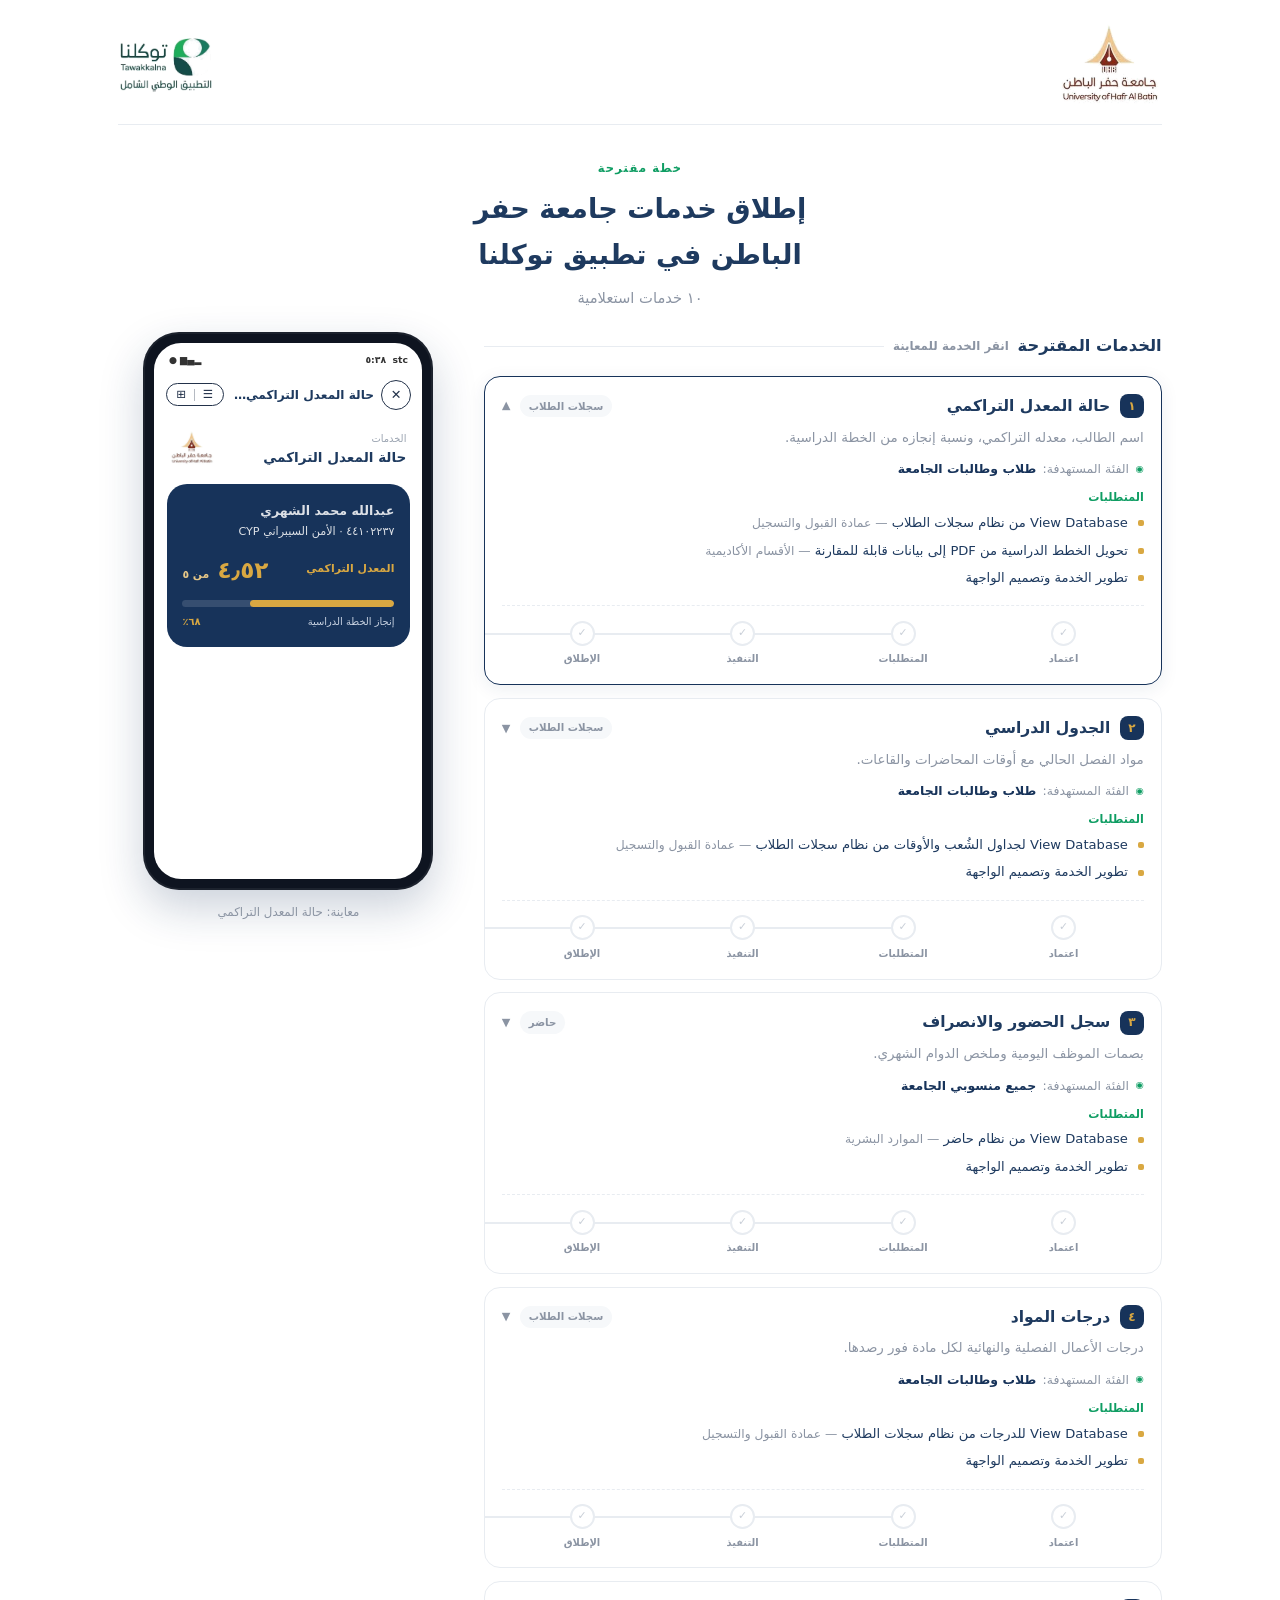
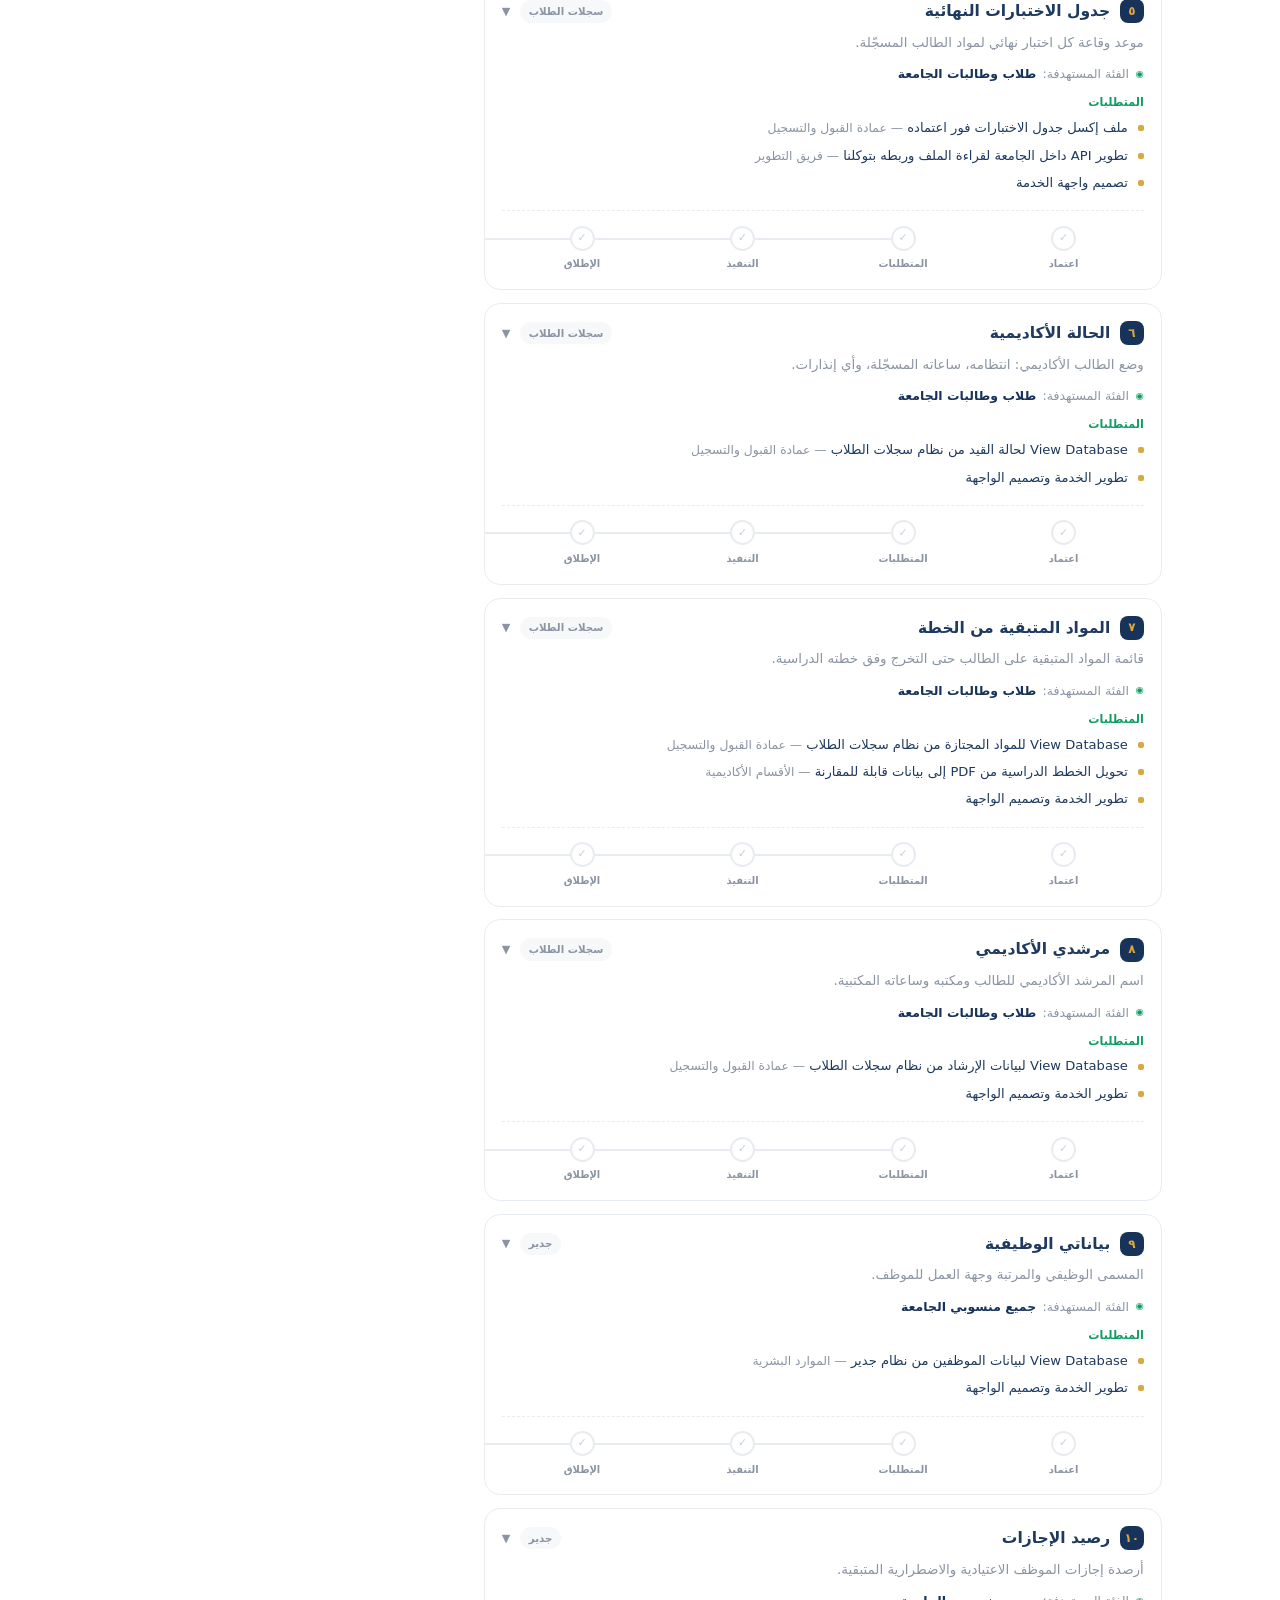
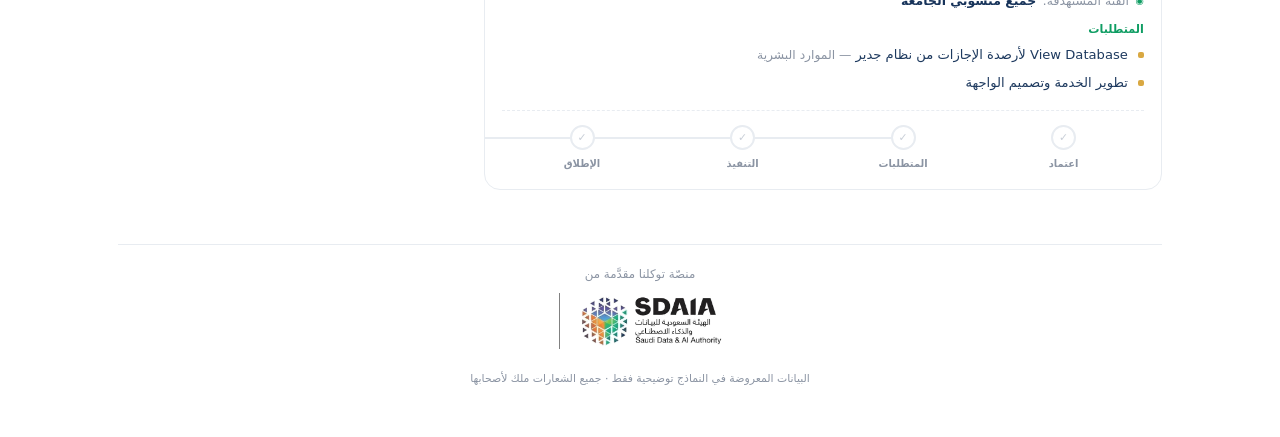
==== index.html @ 1ec71dc7 "Add per-service stage tracker: approval, requirements, development, launch Co-Authored-By: Claude Op" ====
<!DOCTYPE html>
<html lang="ar" dir="rtl">
<meta charset="utf-8">
<meta name="viewport" content="width=device-width, initial-scale=1">
<title>خطة إطلاق خدمات جامعة حفر الباطن في توكلنا</title>
<style>
  /* هوية بيضاء مينمالستك — بألوان واجهة توكلنا */
  :root{
    --bg:#ffffff; --ink:#1e3a5f; --navy:#17335a; --gold:#d9a842;
    --muted:#8b94a3; --soft:#f6f8fa; --line:#e8ecf1; --tw:#0f9d63;
  }
  *{ box-sizing:border-box; }
  html,body{ margin:0; }
  body{
    direction:rtl; background:var(--bg); color:var(--ink);
    font-family:"Segoe UI",Tahoma,"Noto Kufi Arabic",system-ui,sans-serif;
    line-height:1.7; -webkit-font-smoothing:antialiased;
  }
  .wrap{ max-width:1080px; margin:0 auto; padding:1.5rem 1.15rem 3rem; }

  /* الترويسة */
  .top{
    display:flex; align-items:center; justify-content:space-between; gap:1rem;
    padding-bottom:1.1rem; border-bottom:1px solid var(--line);
  }
  .top img{ display:block; height:auto; }
  .top .uni{ width:104px; }
  .top .tw-logo{ width:96px; }

  .hero{ text-align:center; padding:1.8rem 0 1.4rem; max-width:640px; margin:0 auto; }
  .hero .kicker{ font-size:.72rem; font-weight:700; letter-spacing:.1em; color:var(--tw); }
  h1{ margin:.35rem 0 .4rem; font-size:clamp(1.35rem,4.8vw,1.7rem); font-weight:800; text-wrap:balance; }
  .hero p{ margin:0 auto; max-width:46ch; color:var(--muted); font-size:.92rem; }

  /* تخطيط: قائمة + معاينة جانبية لسطح المكتب */
  .layout{ display:grid; grid-template-columns:1fr; gap:1.6rem; align-items:start; }
  @media(min-width:920px){ .layout{ grid-template-columns:1fr 340px; } }

  .list-head{
    margin:0 0 1rem; font-size:1.02rem; font-weight:800; color:var(--ink);
    display:flex; align-items:center; gap:.55rem;
  }
  .list-head::after{ content:""; flex:1; height:1px; background:var(--line); }
  .list-hint{ font-size:.74rem; color:var(--muted); font-weight:600; }

  /* بطاقة الخدمة */
  .svc{
    border:1px solid var(--line); border-radius:16px; margin-bottom:.8rem; background:#fff;
    overflow:hidden; transition:border-color .2s, box-shadow .2s;
  }
  .svc.active{ border-color:var(--navy); box-shadow:0 4px 18px rgba(23,51,90,.08); }
  .svc .card-btn{
    all:unset; box-sizing:border-box; display:block; width:100%; cursor:pointer; padding:1rem 1.05rem;
  }
  .svc .card-btn:focus-visible{ outline:3px solid var(--gold); outline-offset:-3px; border-radius:16px; }
  .svc .head{ display:flex; align-items:center; gap:.6rem; }
  .svc .num{
    flex:0 0 auto; width:24px; height:24px; border-radius:8px; display:grid; place-items:center;
    background:var(--navy); color:var(--gold); font-size:.75rem; font-weight:800;
  }
  .svc h3{ margin:0; font-size:.97rem; font-weight:800; }
  .svc .sys{
    margin-inline-start:auto; font-size:.64rem; font-weight:700; padding:.15rem .55rem;
    border-radius:99px; background:var(--soft); color:var(--muted); white-space:nowrap;
  }
  .svc .chev{ flex:0 0 auto; color:var(--muted); font-size:.7rem; transition:transform .25s; }
  .svc.active .chev{ transform:rotate(180deg); }
  .svc .desc{ margin:.45rem 0 .55rem; font-size:.84rem; color:var(--muted); }
  .aud-line{ display:flex; align-items:center; gap:.4rem; font-size:.78rem; margin-bottom:.55rem; color:var(--muted); }
  .aud-line b{ color:var(--navy); font-weight:700; }
  .aud-line::before{ content:"◉"; font-size:.6rem; color:var(--tw); }
  .req-ttl{ font-size:.7rem; font-weight:800; color:var(--tw); margin-bottom:.3rem; }
  .svc ul{ margin:0; padding:0; list-style:none; display:flex; flex-direction:column; gap:.32rem; }
  .svc li{ position:relative; padding-inline-start:1rem; font-size:.82rem; color:var(--ink); }
  .svc li::before{ content:""; position:absolute; right:0; top:.62em; width:6px; height:6px; border-radius:2px; background:var(--gold); }
  .svc li .src{ color:var(--muted); font-size:.77rem; }

  /* مؤشر المراحل */
  .stages{ display:flex; margin-top:1rem; padding-top:.9rem; border-top:1px dashed var(--line); }
  .stg{ position:relative; flex:1; display:flex; flex-direction:column; align-items:center; gap:.35rem; }
  .stg::before{
    content:""; position:absolute; top:12px; right:50%; width:100%; height:2px;
    background:var(--line); transition:background .3s;
  }
  .stg:first-child::before{ display:none; }
  .stg .dot{
    position:relative; z-index:1; width:25px; height:25px; border-radius:50%;
    display:grid; place-items:center; background:#fff; border:2px solid var(--line);
    color:#c8ced7; font-size:.68rem; font-weight:800; transition:all .3s;
  }
  .stg .lbl{ font-size:.62rem; font-weight:700; color:var(--muted); }
  .stg.done::before{ background:var(--tw); }
  .stg.done .dot{ background:var(--tw); border-color:var(--tw); color:#fff; box-shadow:0 3px 10px rgba(15,157,99,.35); }
  .stg.done .lbl{ color:var(--navy); }

  /* الانسدال (جوال فقط) */
  .drop{ display:grid; grid-template-rows:0fr; transition:grid-template-rows .35s ease; }
  .drop > div{ overflow:hidden; }
  .svc.active .drop{ grid-template-rows:1fr; }
  .drop .phone-slot{ display:flex; justify-content:center; padding:0 1rem 1.2rem; }
  @media(min-width:920px){ .drop{ display:none; } }

  /* المعاينة الجانبية (سطح المكتب فقط) */
  .preview{ display:none; }
  @media(min-width:920px){
    .preview{ display:block; position:sticky; top:1.2rem; }
    .preview .cap{ text-align:center; font-size:.74rem; color:var(--muted); margin-top:.7rem; }
  }

  /* فريم الجوال — مطابق لواجهة توكلنا الحقيقية */
  .phone{
    width:290px; max-width:100%; border-radius:36px; padding:11px; background:#0e1420;
    box-shadow:0 18px 44px rgba(23,51,90,.22), inset 0 0 0 2px rgba(255,255,255,.06);
    margin:0 auto;
  }
  .screen{
    position:relative; border-radius:27px; overflow:hidden; background:#fff;
    aspect-ratio:9/18; display:flex; flex-direction:column;
  }
  .sbar{ display:flex; justify-content:space-between; align-items:center; padding:.55rem .9rem .2rem; font-size:.58rem; color:#333; font-weight:600; }
  .apphead{ display:flex; align-items:center; gap:.45rem; padding:.55rem .7rem .4rem; }
  .x-btn{ flex:0 0 auto; width:30px; height:30px; border:1.6px solid #23324a; border-radius:50%; display:grid; place-items:center; color:#23324a; font-size:.8rem; font-weight:700; }
  .apphead .ttl{ flex:1; min-width:0; font-size:.76rem; font-weight:700; color:#1e3a5f; white-space:nowrap; overflow:hidden; text-overflow:ellipsis; }
  .caps{ flex:0 0 auto; display:flex; align-items:center; gap:.5rem; border:1.6px solid #23324a; border-radius:999px; padding:.28rem .6rem; color:#23324a; }
  .caps .i{ font-size:.72rem; line-height:1; }
  .caps .sep{ width:1px; height:12px; background:#23324a55; }
  .svc-row{ display:flex; align-items:flex-start; justify-content:space-between; padding:.9rem 1rem .3rem; }
  .svc-row .t .g{ font-size:.62rem; color:#9aa3b0; }
  .svc-row .t .n{ font-size:.85rem; font-weight:800; color:#1e3a5f; line-height:1.4; }
  .svc-row img{ width:44px; height:auto; display:block; }
  .navy-card{ margin:.8rem .8rem; background:var(--navy); border-radius:20px; padding:1rem .95rem 1.05rem; color:#fff; text-align:right; }
  .navy-card .who{ font-size:.7rem; opacity:.85; margin-bottom:.2rem; }
  .navy-card .who b{ font-size:.79rem; color:#fff; display:block; opacity:1; }
  .kv{ display:flex; align-items:center; justify-content:space-between; padding:.42rem 0; border-bottom:1px solid #ffffff14; }
  .kv:last-child{ border-bottom:none; }
  .kv .k{ font-size:.68rem; color:#c9d3e2; }
  .kv .v{ font-size:.76rem; font-weight:800; color:var(--gold); }
  .big-line{ display:flex; align-items:center; justify-content:space-between; margin-top:.55rem; }
  .big-line .lbl{ font-size:.68rem; color:var(--gold); font-weight:700; }
  .big-line .v{ font-size:1.45rem; font-weight:800; color:var(--gold); }
  .big-line .v small{ font-size:.68rem; font-weight:700; color:#e8c887; }
  .bar{ margin-top:.7rem; height:7px; border-radius:99px; background:#ffffff22; overflow:hidden; }
  .bar i{ display:block; height:100%; background:var(--gold); border-radius:99px; }
  .bar-lbl{ display:flex; justify-content:space-between; margin-top:.4rem; font-size:.62rem; color:#c9d3e2; }
  .bar-lbl b{ color:var(--gold); }

  /* التذييل */
  .foot{ margin-top:2.6rem; padding-top:1.2rem; border-top:1px solid var(--line); text-align:center; }
  .foot .lbl{ font-size:.74rem; color:var(--muted); margin-bottom:.5rem; }
  .foot img{ width:170px; max-width:70%; height:auto; }
  .foot .fine{ margin-top:.8rem; font-size:.68rem; color:var(--muted); }

  @media (prefers-reduced-motion: reduce){ .drop, .svc .chev{ transition:none; } }
</style>

<div class="wrap">

  <div class="top">
    <img class="uni" src="[data-uri]" alt="جامعة حفر الباطن" />
    <img class="tw-logo" src="[data-uri]" alt="توكلنا" />
  </div>

  <header class="hero">
    <span class="kicker">خطة مقترحة</span>
    <h1>إطلاق خدمات جامعة حفر الباطن في تطبيق توكلنا</h1>
    <p>١٠ خدمات استعلامية</p>
  </header>

  <div class="layout">
    <div>
      <h2 class="list-head">الخدمات المقترحة <span class="list-hint">انقر الخدمة للمعاينة</span></h2>
      <div id="list"></div>
    </div>

    <aside class="preview" aria-label="معاينة الخدمة داخل توكلنا">
      <div id="preview-slot"></div>
      <div class="cap" id="preview-cap"></div>
    </aside>
  </div>

  <div class="foot">
    <div class="lbl">منصّة توكلنا مقدَّمة من</div>
    <img src="[data-uri]" alt="سدايا — الهيئة السعودية للبيانات والذكاء الاصطناعي" />
    <div class="fine">البيانات المعروضة في النماذج توضيحية فقط · جميع الشعارات ملك لأصحابها</div>
  </div>

</div>

<script>
const UNI_LOGO = "[data-uri]";

/* بيانات الخدمات العشر */
const SERVICES = [
  {
    num:"١", name:"حالة المعدل التراكمي", sys:"سجلات الطلاب", aud:"طلاب وطالبات الجامعة",
    desc:"اسم الطالب، معدله التراكمي، ونسبة إنجازه من الخطة الدراسية.",
    reqs:[
      ["View Database من نظام سجلات الطلاب","عمادة القبول والتسجيل"],
      ["تحويل الخطط الدراسية من PDF إلى بيانات قابلة للمقارنة","الأقسام الأكاديمية"],
      ["تطوير الخدمة وتصميم الواجهة",""]
    ],
    who:{ n:"عبدالله محمد الشهري", d:"٤٤١٠٢٢٣٧ · الأمن السيبراني CYP" },
    big:{ lbl:"المعدل التراكمي", v:"٤٫٥٢", u:"من ٥" },
    bar:{ lbl:"إنجاز الخطة الدراسية", p:68, txt:"٦٨٪" }
  },
  {
    num:"٢", name:"الجدول الدراسي", sys:"سجلات الطلاب", aud:"طلاب وطالبات الجامعة",
    desc:"مواد الفصل الحالي مع أوقات المحاضرات والقاعات.",
    reqs:[
      ["View Database لجداول الشُعب والأوقات من نظام سجلات الطلاب","عمادة القبول والتسجيل"],
      ["تطوير الخدمة وتصميم الواجهة",""]
    ],
    who:{ n:"عبدالله محمد الشهري", d:"الفصل الدراسي الأول ١٤٤٧" },
    kv:[
      ["أمن الشبكات","٨:٠٠ ص · ق١٠٢"],
      ["التشفير التطبيقي","١٠:٠٠ ص · ق٢١٥"],
      ["تحليل البرمجيات الخبيثة","١:٠٠ م · معمل ٣"],
      ["إدارة المخاطر السيبرانية","٣:٠٠ م · ق١٠٨"]
    ]
  },
  {
    num:"٣", name:"سجل الحضور والانصراف", sys:"حاضر", aud:"جميع منسوبي الجامعة",
    desc:"بصمات الموظف اليومية وملخص الدوام الشهري.",
    reqs:[
      ["View Database من نظام حاضر","الموارد البشرية"],
      ["تطوير الخدمة وتصميم الواجهة",""]
    ],
    who:{ n:"م. سالم عبدالله العنزي", d:"الرقم الوظيفي ٥٥٨٩" },
    kv:[
      ["بصمة الدخول اليوم","٧:٢٦ ص"],
      ["بصمة الانصراف أمس","٣:٠٤ م"],
      ["أيام الحضور هذا الشهر","٢٠ يوم"],
      ["التأخير المسجّل","٩ دقائق"]
    ]
  },
  {
    num:"٤", name:"درجات المواد", sys:"سجلات الطلاب", aud:"طلاب وطالبات الجامعة",
    desc:"درجات الأعمال الفصلية والنهائية لكل مادة فور رصدها.",
    reqs:[
      ["View Database للدرجات من نظام سجلات الطلاب","عمادة القبول والتسجيل"],
      ["تطوير الخدمة وتصميم الواجهة",""]
    ],
    who:{ n:"عبدالله محمد الشهري", d:"الفصل الدراسي الأول ١٤٤٧" },
    kv:[
      ["أمن الشبكات","A+"],
      ["التشفير التطبيقي","A"],
      ["تحليل البرمجيات الخبيثة","A+"],
      ["إدارة المخاطر السيبرانية","B+"]
    ]
  },
  {
    num:"٥", name:"جدول الاختبارات النهائية", sys:"سجلات الطلاب", aud:"طلاب وطالبات الجامعة",
    desc:"موعد وقاعة كل اختبار نهائي لمواد الطالب المسجّلة.",
    reqs:[
      ["ملف إكسل جدول الاختبارات فور اعتماده","عمادة القبول والتسجيل"],
      ["تطوير API داخل الجامعة لقراءة الملف وربطه بتوكلنا","فريق التطوير"],
      ["تصميم واجهة الخدمة",""]
    ],
    who:{ n:"عبدالله محمد الشهري", d:"اختبارات الفصل الأول ١٤٤٧" },
    kv:[
      ["أمن الشبكات","الأحد ١٢/٤ · ٨ ص · ق١"],
      ["التشفير التطبيقي","الثلاثاء ١٤/٤ · ٨ ص · ق٣"],
      ["تحليل البرمجيات","الخميس ١٦/٤ · ١١ ص · ق٢"]
    ]
  },
  {
    num:"٦", name:"الحالة الأكاديمية", sys:"سجلات الطلاب", aud:"طلاب وطالبات الجامعة",
    desc:"وضع الطالب الأكاديمي: انتظامه، ساعاته المسجّلة، وأي إنذارات.",
    reqs:[
      ["View Database لحالة القيد من نظام سجلات الطلاب","عمادة القبول والتسجيل"],
      ["تطوير الخدمة وتصميم الواجهة",""]
    ],
    who:{ n:"عبدالله محمد الشهري", d:"٤٤١٠٢٢٣٧ · الأمن السيبراني CYP" },
    kv:[
      ["حالة القيد","منتظم"],
      ["الساعات المسجّلة","١٦ ساعة"],
      ["المستوى","السادس"],
      ["الإنذارات الأكاديمية","لا يوجد"]
    ]
  },
  {
    num:"٧", name:"المواد المتبقية من الخطة", sys:"سجلات الطلاب", aud:"طلاب وطالبات الجامعة",
    desc:"قائمة المواد المتبقية على الطالب حتى التخرج وفق خطته الدراسية.",
    reqs:[
      ["View Database للمواد المجتازة من نظام سجلات الطلاب","عمادة القبول والتسجيل"],
      ["تحويل الخطط الدراسية من PDF إلى بيانات قابلة للمقارنة","الأقسام الأكاديمية"],
      ["تطوير الخدمة وتصميم الواجهة",""]
    ],
    who:{ n:"عبدالله محمد الشهري", d:"خطة الأمن السيبراني CYP" },
    big:{ lbl:"المواد المتبقية", v:"١١", u:"مادة · ٤٤ ساعة" },
    kv:[
      ["اختبار الاختراق","المستوى ٧"],
      ["الأدلة الجنائية الرقمية","المستوى ٧"],
      ["مشروع التخرج ١","المستوى ٨"]
    ]
  },
  {
    num:"٨", name:"مرشدي الأكاديمي", sys:"سجلات الطلاب", aud:"طلاب وطالبات الجامعة",
    desc:"اسم المرشد الأكاديمي للطالب ومكتبه وساعاته المكتبية.",
    reqs:[
      ["View Database لبيانات الإرشاد من نظام سجلات الطلاب","عمادة القبول والتسجيل"],
      ["تطوير الخدمة وتصميم الواجهة",""]
    ],
    who:{ n:"عبدالله محمد الشهري", d:"٤٤١٠٢٢٣٧ · الأمن السيبراني CYP" },
    kv:[
      ["المرشد الأكاديمي","د. فهد القحطاني"],
      ["المكتب","مبنى ٤ · مكتب ٢١٥"],
      ["الساعات المكتبية","الأحد والثلاثاء ١٠–١٢"],
      ["البريد الجامعي","f.alqahtani@uhb.edu.sa"]
    ]
  },
  {
    num:"٩", name:"بياناتي الوظيفية", sys:"جدير", aud:"جميع منسوبي الجامعة",
    desc:"المسمى الوظيفي والمرتبة وجهة العمل للموظف.",
    reqs:[
      ["View Database لبيانات الموظفين من نظام جدير","الموارد البشرية"],
      ["تطوير الخدمة وتصميم الواجهة",""]
    ],
    who:{ n:"م. سالم عبدالله العنزي", d:"الرقم الوظيفي ٥٥٨٩" },
    kv:[
      ["المسمى الوظيفي","مهندس نظم"],
      ["المرتبة","التاسعة"],
      ["جهة العمل","عمادة تقنية المعلومات"],
      ["تاريخ المباشرة","١٤ / ٣ / ١٤٤١"]
    ]
  },
  {
    num:"١٠", name:"رصيد الإجازات", sys:"جدير", aud:"جميع منسوبي الجامعة",
    desc:"أرصدة إجازات الموظف الاعتيادية والاضطرارية المتبقية.",
    reqs:[
      ["View Database لأرصدة الإجازات من نظام جدير","الموارد البشرية"],
      ["تطوير الخدمة وتصميم الواجهة",""]
    ],
    who:{ n:"م. سالم عبدالله العنزي", d:"الرقم الوظيفي ٥٥٨٩" },
    big:{ lbl:"الرصيد الاعتيادي", v:"٢٤", u:"يوم" },
    kv:[
      ["الرصيد الاضطراري","٣ أيام"],
      ["آخر إجازة","١٥ – ١٩ / ٦ / ١٤٤٧"]
    ]
  }
];

/* توليد شاشة الخدمة داخل فريم توكلنا */
function screenHTML(s){
  let card = `<div class="who"><b>${s.who.n}</b>${s.who.d}</div>`;
  if (s.big) card += `<div class="big-line"><span class="lbl">${s.big.lbl}</span><span class="v">${s.big.v} <small>${s.big.u}</small></span></div>`;
  if (s.bar) card += `<div class="bar"><i style="width:${s.bar.p}%"></i></div><div class="bar-lbl"><span>${s.bar.lbl}</span><b>${s.bar.txt}</b></div>`;
  if (s.kv)  card += s.kv.map(([k,v]) => `<div class="kv"><span class="k">${k}</span><span class="v">${v}</span></div>`).join("");
  return `
  <div class="phone">
    <div class="screen">
      <div class="sbar"><span>stc &nbsp;٥:٣٨</span><span>▂▄▆ ●</span></div>
      <div class="apphead">
        <span class="x-btn">✕</span>
        <span class="ttl">${s.name} جامعة حفر الباطن</span>
        <span class="caps"><span class="i">☰</span><span class="sep"></span><span class="i">⊞</span></span>
      </div>
      <div class="svc-row">
        <div class="t"><div class="g">الخدمات</div><div class="n">${s.name}</div></div>
        <img src="${UNI_LOGO}" alt="" />
      </div>
      <div class="navy-card">${card}</div>
    </div>
  </div>`;
}

/* مراحل كل خدمة — prog: عدد المراحل المكتملة (0 = كلها معلّقة) */
const STAGES = ["اعتماد", "المتطلبات", "التنفيذ", "الإطلاق"];
const PROGRESS = { };   /* مثال للتفعيل لاحقًا: {0:1} يعني الخدمة ١ اجتازت الاعتماد */

/* بناء القائمة */
const list = document.getElementById("list");
SERVICES.forEach((s, i) => {
  const reqs = s.reqs.map(([r, src]) =>
    `<li>${r}${src ? ` <span class="src">— ${src}</span>` : ""}</li>`).join("");
  const prog = PROGRESS[i] || 0;
  const stages = STAGES.map((t, k) =>
    `<div class="stg ${k < prog ? "done" : ""}"><span class="dot">✓</span><span class="lbl">${t}</span></div>`).join("");
  const el = document.createElement("div");
  el.className = "svc"; el.id = "svc-" + i;
  el.innerHTML = `
    <button class="card-btn" aria-expanded="false" aria-controls="drop-${i}">
      <div class="head">
        <span class="num">${s.num}</span><h3>${s.name}</h3>
        <span class="sys">${s.sys}</span><span class="chev">▼</span>
      </div>
      <p class="desc">${s.desc}</p>
      <div class="aud-line">الفئة المستهدفة: <b>${s.aud}</b></div>
      <div class="req-ttl">المتطلبات</div>
      <ul>${reqs}</ul>
      <div class="stages" aria-label="مراحل الخدمة">${stages}</div>
    </button>
    <div class="drop" id="drop-${i}"><div><div class="phone-slot"></div></div></div>`;
  el.querySelector(".card-btn").addEventListener("click", () => select(i));
  list.appendChild(el);
});

const previewSlot = document.getElementById("preview-slot");
const previewCap  = document.getElementById("preview-cap");
const isDesktop = () => matchMedia("(min-width:920px)").matches;
let current = -1;

function select(i){
  const cards = document.querySelectorAll(".svc");
  if (!isDesktop() && current === i){          /* جوال: نقرة ثانية تطوي */
    cards[i].classList.remove("active");
    cards[i].querySelector(".card-btn").setAttribute("aria-expanded","false");
    current = -1; return;
  }
  current = i;
  cards.forEach((c, j) => {
    c.classList.toggle("active", j === i);
    c.querySelector(".card-btn").setAttribute("aria-expanded", j === i ? "true" : "false");
    const slot = c.querySelector(".phone-slot");
    if (j === i && !slot.innerHTML) slot.innerHTML = screenHTML(SERVICES[i]);
  });
  previewSlot.innerHTML = screenHTML(SERVICES[i]);
  previewCap.textContent = "معاينة: " + SERVICES[i].name;
}

select(0);   /* افتراضيًا: الخدمة الأولى */
</script>
</html>
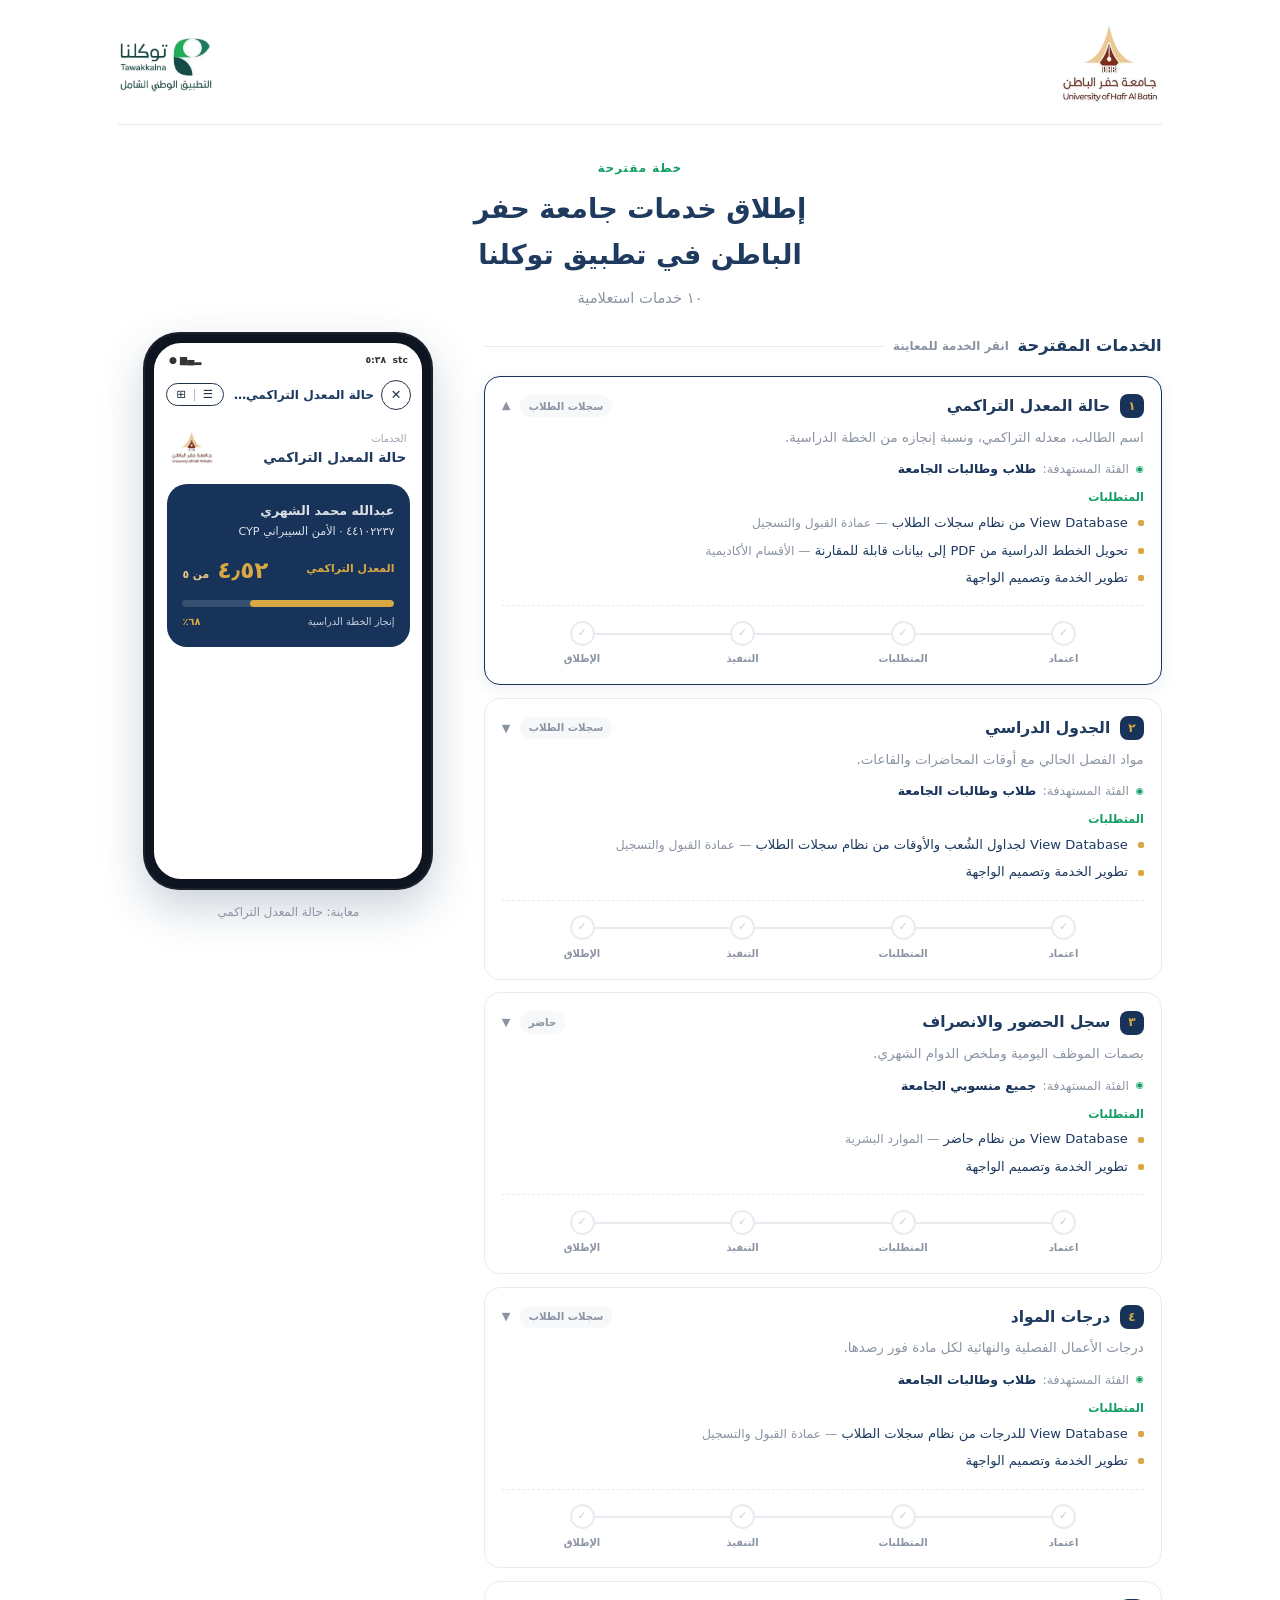
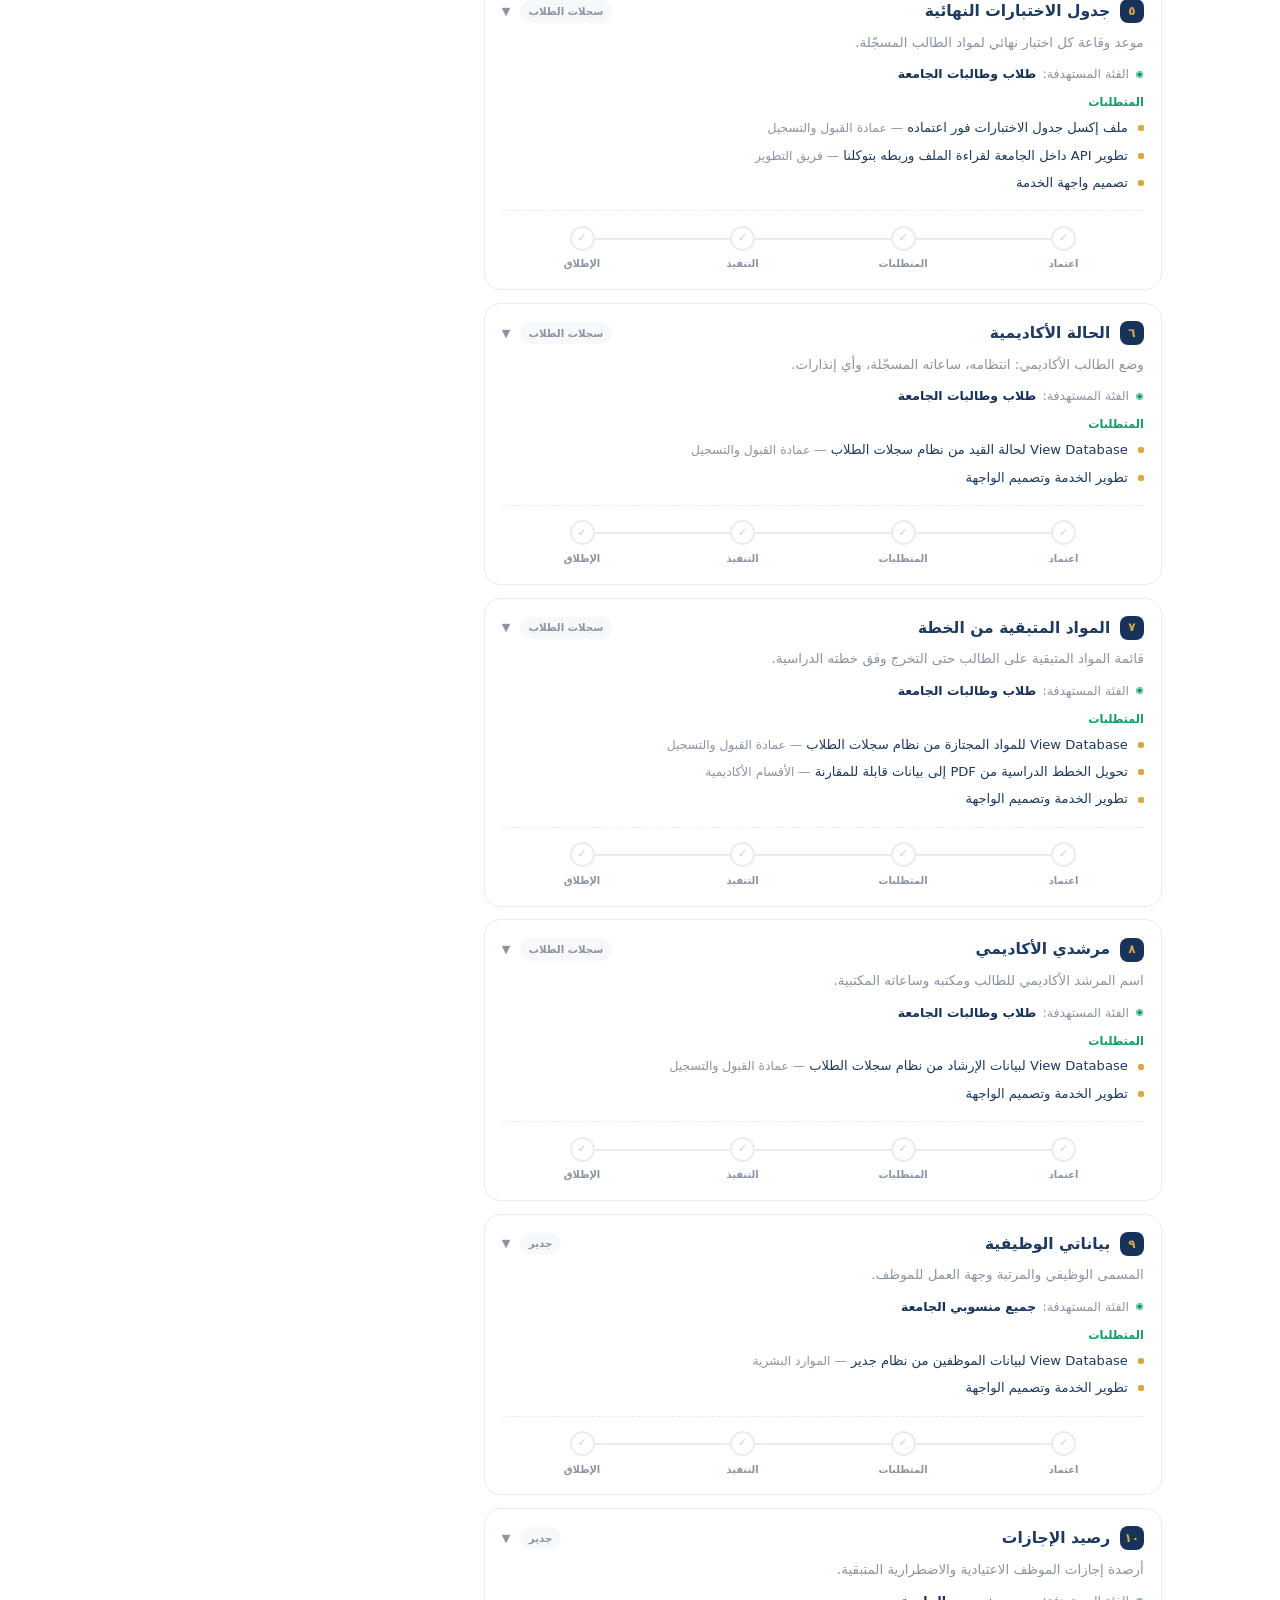
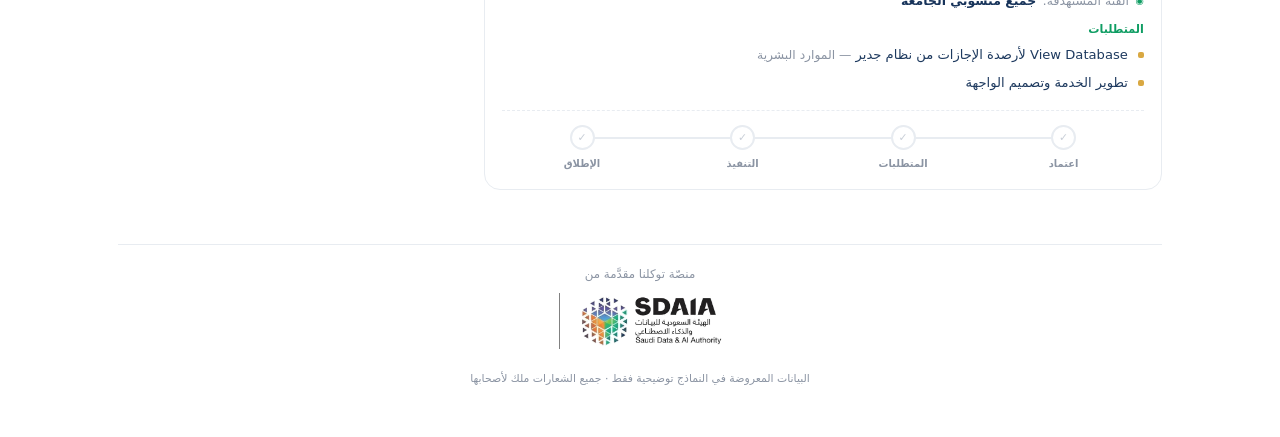
==== commit 8c9aae6d: "Fix stage connector direction in RTL stepper Co-Authored-By: Claude Opus 4.8 <noreply@anthropic.com>" ====
--- a/index.html
+++ b/index.html
@@ -79,7 +79,7 @@
   .stages{ display:flex; margin-top:1rem; padding-top:.9rem; border-top:1px dashed var(--line); }
   .stg{ position:relative; flex:1; display:flex; flex-direction:column; align-items:center; gap:.35rem; }
   .stg::before{
-    content:""; position:absolute; top:12px; right:50%; width:100%; height:2px;
+    content:""; position:absolute; top:12px; left:50%; width:100%; height:2px;
     background:var(--line); transition:background .3s;
   }
   .stg:first-child::before{ display:none; }
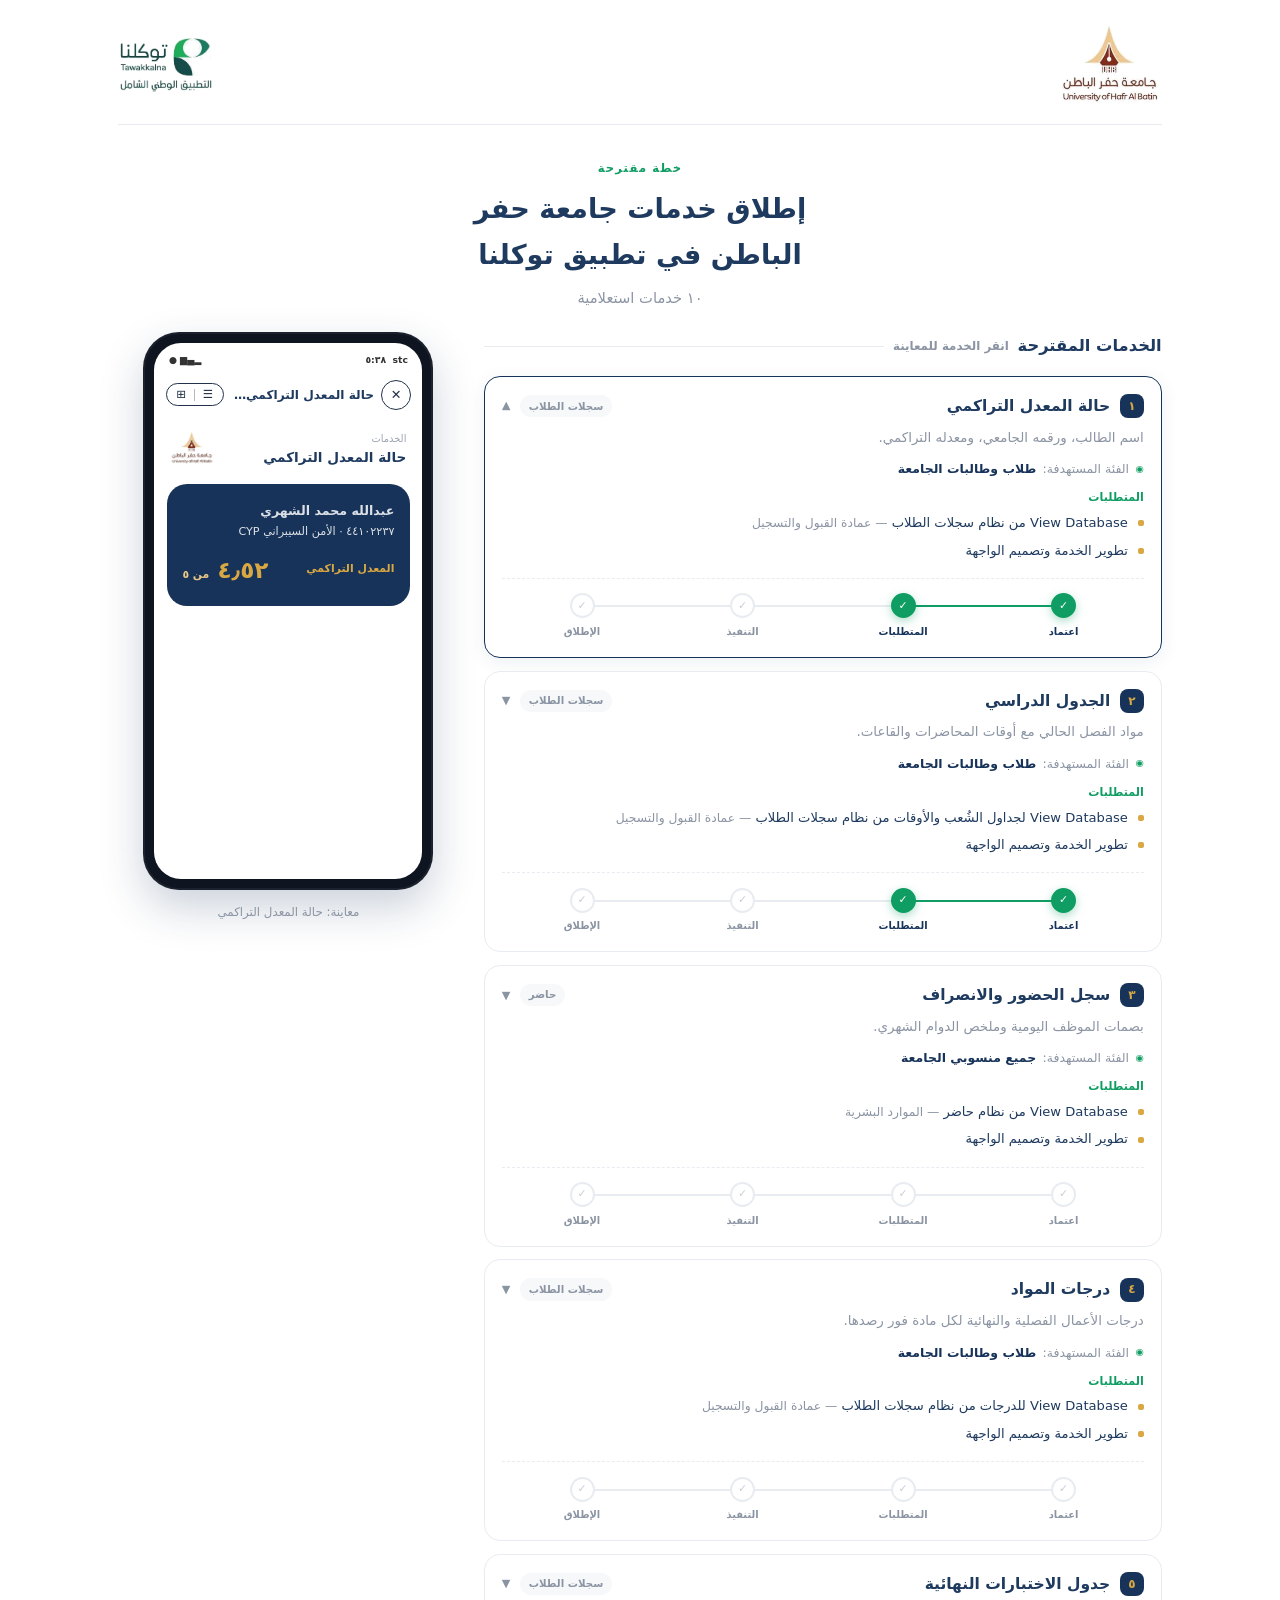
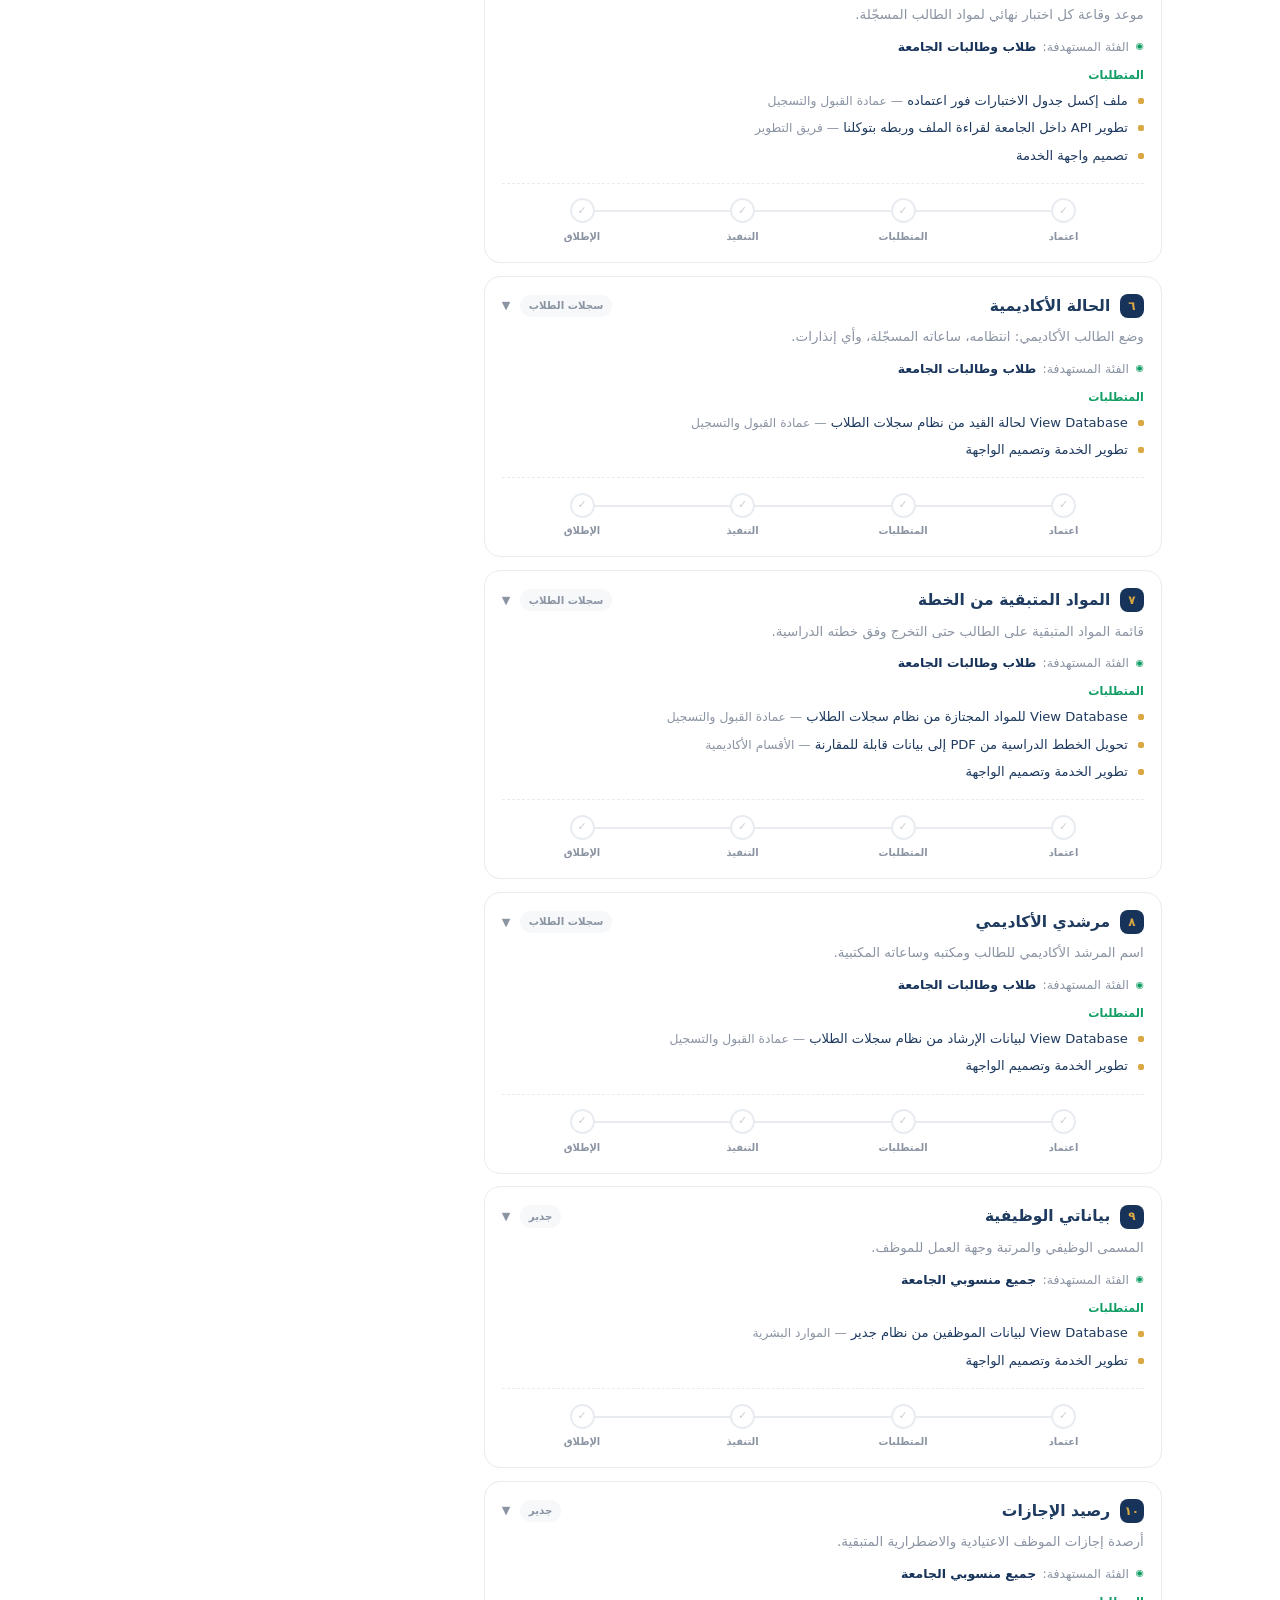
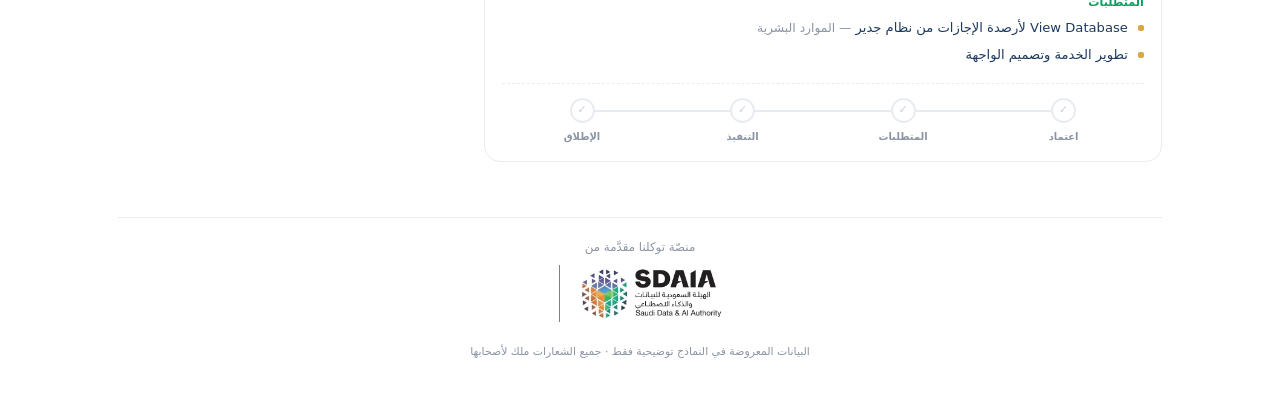
==== commit 2b480bf4: "Mark services 1-2 as approved with requirements secured; drop plan-completion metric from GPA servic" ====
--- a/index.html
+++ b/index.html
@@ -193,15 +193,13 @@
 const SERVICES = [
   {
     num:"١", name:"حالة المعدل التراكمي", sys:"سجلات الطلاب", aud:"طلاب وطالبات الجامعة",
-    desc:"اسم الطالب، معدله التراكمي، ونسبة إنجازه من الخطة الدراسية.",
+    desc:"اسم الطالب، ورقمه الجامعي، ومعدله التراكمي.",
     reqs:[
       ["View Database من نظام سجلات الطلاب","عمادة القبول والتسجيل"],
-      ["تحويل الخطط الدراسية من PDF إلى بيانات قابلة للمقارنة","الأقسام الأكاديمية"],
       ["تطوير الخدمة وتصميم الواجهة",""]
     ],
     who:{ n:"عبدالله محمد الشهري", d:"٤٤١٠٢٢٣٧ · الأمن السيبراني CYP" },
-    big:{ lbl:"المعدل التراكمي", v:"٤٫٥٢", u:"من ٥" },
-    bar:{ lbl:"إنجاز الخطة الدراسية", p:68, txt:"٦٨٪" }
+    big:{ lbl:"المعدل التراكمي", v:"٤٫٥٢", u:"من ٥" }
   },
   {
     num:"٢", name:"الجدول الدراسي", sys:"سجلات الطلاب", aud:"طلاب وطالبات الجامعة",
@@ -366,7 +364,8 @@
 
 /* مراحل كل خدمة — prog: عدد المراحل المكتملة (0 = كلها معلّقة) */
 const STAGES = ["اعتماد", "المتطلبات", "التنفيذ", "الإطلاق"];
-const PROGRESS = { };   /* مثال للتفعيل لاحقًا: {0:1} يعني الخدمة ١ اجتازت الاعتماد */
+/* عدد المراحل المكتملة لكل خدمة (1 = اعتماد، 2 = اعتماد + المتطلبات، ...) */
+const PROGRESS = { 0: 2, 1: 2 };
 
 /* بناء القائمة */
 const list = document.getElementById("list");
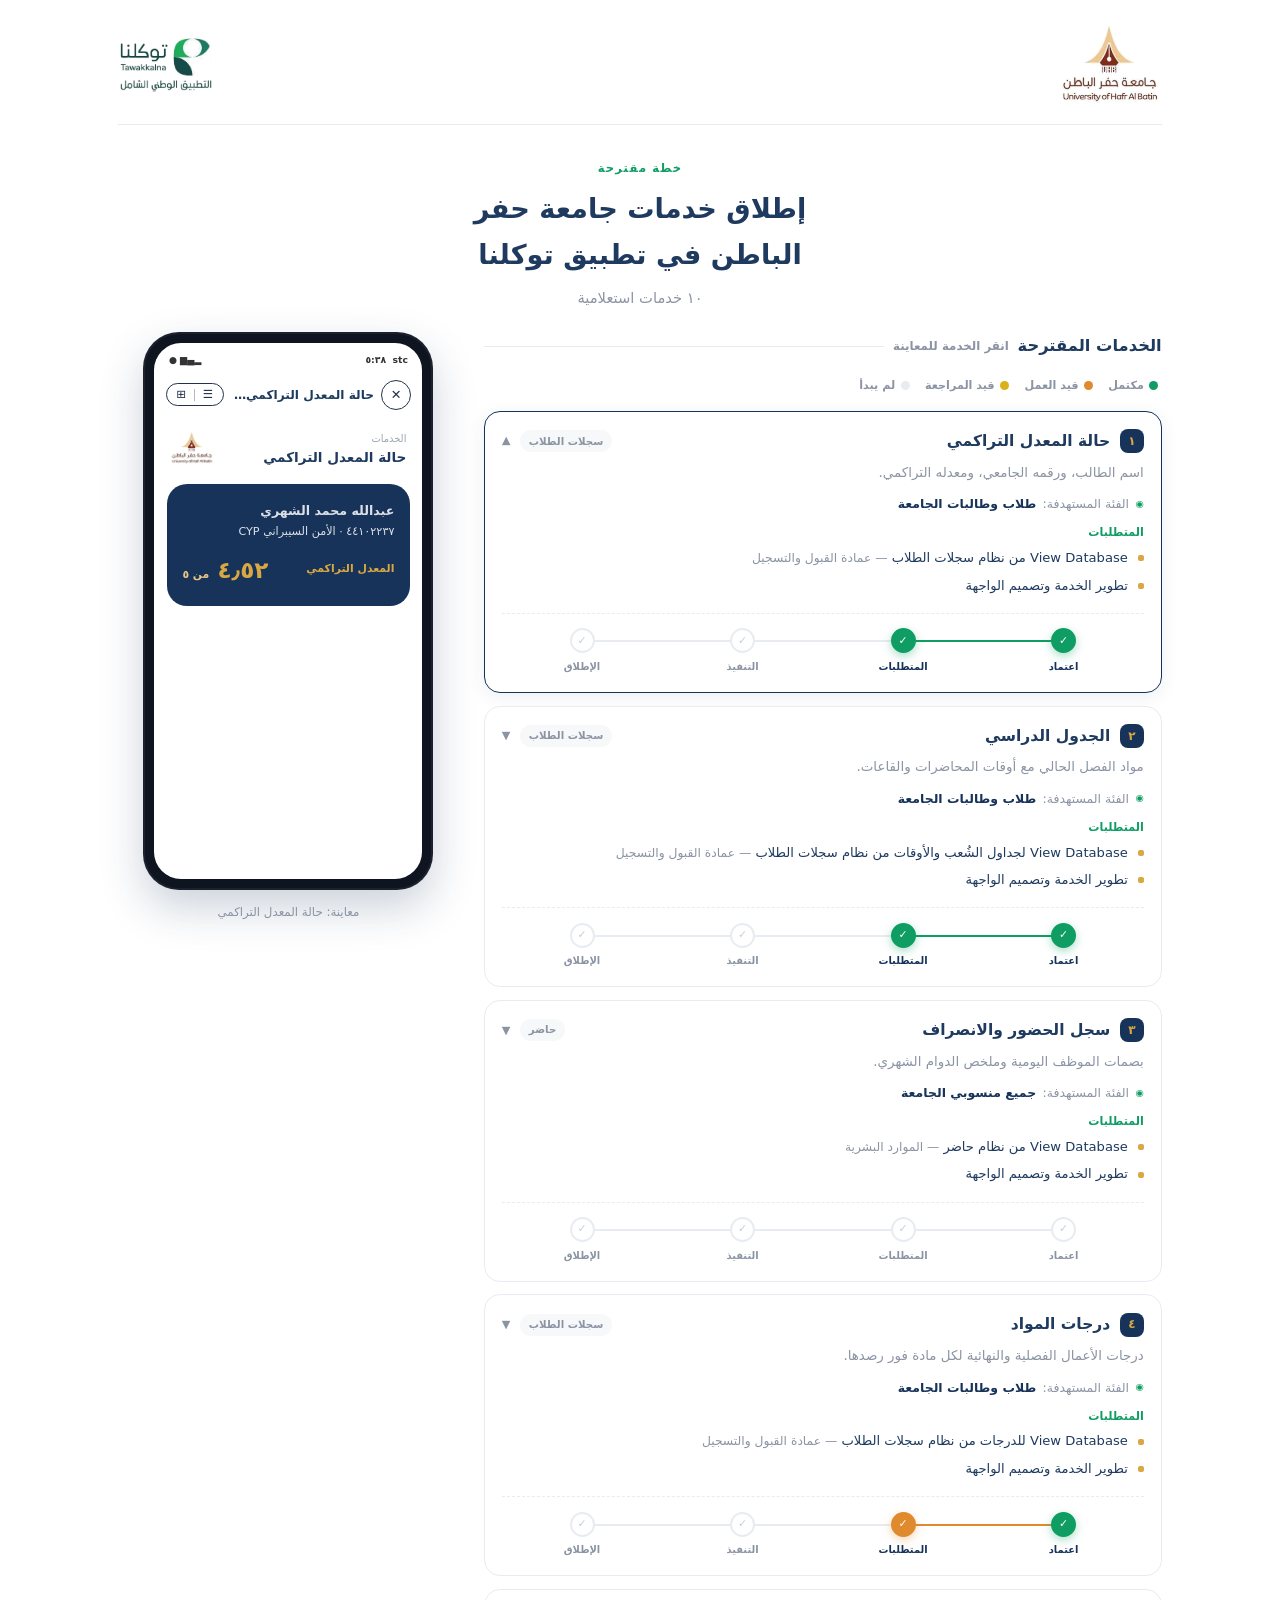
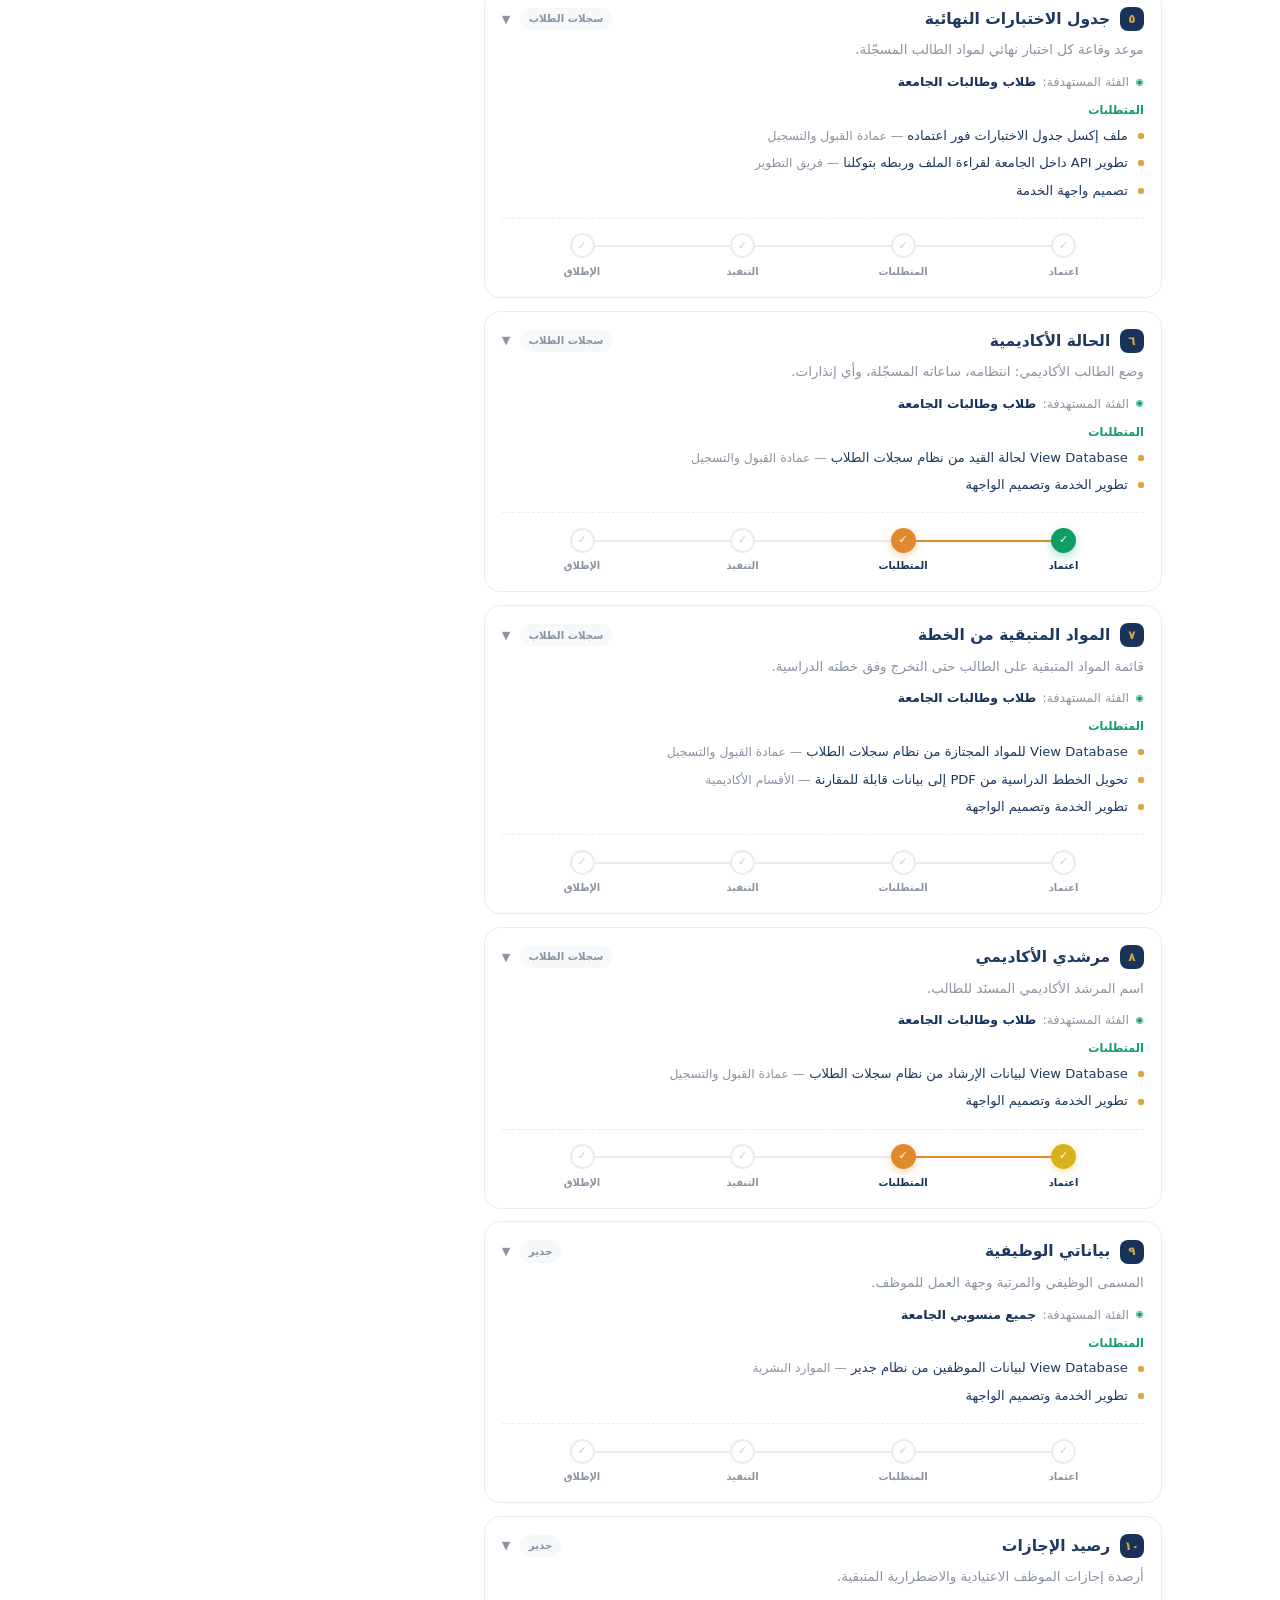
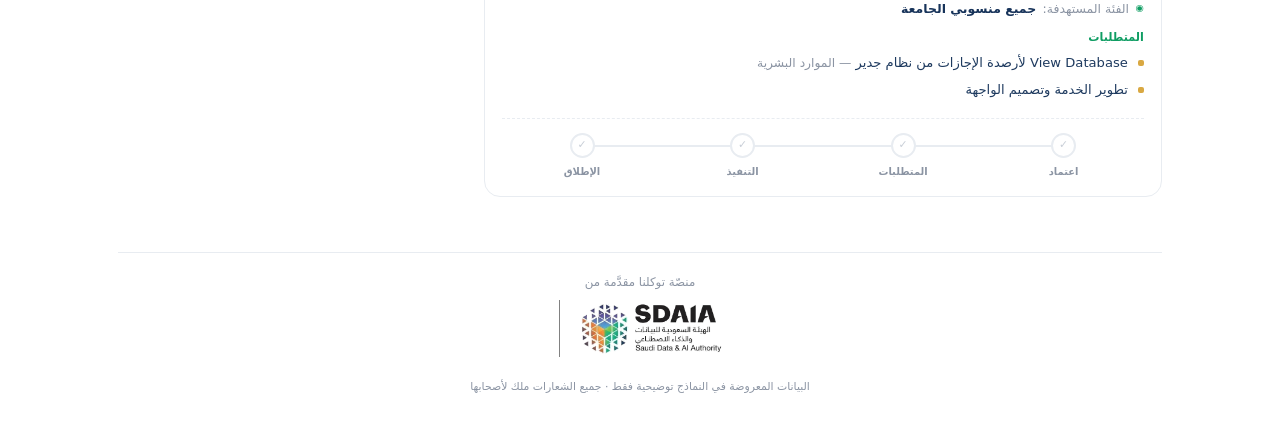
==== commit 31f23dda: "Add three-state stage statuses with color legend; trim advisor service to name only Co-Authored-By: " ====
--- a/index.html
+++ b/index.html
@@ -8,6 +8,7 @@
   :root{
     --bg:#ffffff; --ink:#1e3a5f; --navy:#17335a; --gold:#d9a842;
     --muted:#8b94a3; --soft:#f6f8fa; --line:#e8ecf1; --tw:#0f9d63;
+    --orange:#e08a2e; --yellow:#d9b11a;
   }
   *{ box-sizing:border-box; }
   html,body{ margin:0; }
@@ -89,9 +90,23 @@
     color:#c8ced7; font-size:.68rem; font-weight:800; transition:all .3s;
   }
   .stg .lbl{ font-size:.62rem; font-weight:700; color:var(--muted); }
+
   .stg.done::before{ background:var(--tw); }
   .stg.done .dot{ background:var(--tw); border-color:var(--tw); color:#fff; box-shadow:0 3px 10px rgba(15,157,99,.35); }
   .stg.done .lbl{ color:var(--navy); }
+
+  .stg.partial::before{ background:var(--orange); }
+  .stg.partial .dot{ background:var(--orange); border-color:var(--orange); color:#fff; box-shadow:0 3px 10px rgba(224,138,46,.35); }
+  .stg.partial .lbl{ color:var(--navy); }
+
+  .stg.wait::before{ background:var(--yellow); }
+  .stg.wait .dot{ background:var(--yellow); border-color:var(--yellow); color:#fff; box-shadow:0 3px 10px rgba(217,177,26,.35); }
+  .stg.wait .lbl{ color:var(--navy); }
+
+  /* مفتاح الألوان */
+  .legend{ display:flex; flex-wrap:wrap; gap:.35rem .95rem; margin:0 .2rem 1rem; }
+  .legend span{ display:flex; align-items:center; gap:.35rem; font-size:.7rem; color:var(--muted); font-weight:600; }
+  .legend i{ width:9px; height:9px; border-radius:50%; display:block; }
 
   /* الانسدال (جوال فقط) */
   .drop{ display:grid; grid-template-rows:0fr; transition:grid-template-rows .35s ease; }
@@ -169,6 +184,12 @@
   <div class="layout">
     <div>
       <h2 class="list-head">الخدمات المقترحة <span class="list-hint">انقر الخدمة للمعاينة</span></h2>
+      <div class="legend">
+        <span><i style="background:var(--tw)"></i> مكتمل</span>
+        <span><i style="background:var(--orange)"></i> قيد العمل</span>
+        <span><i style="background:var(--yellow)"></i> قيد المراجعة</span>
+        <span><i style="background:var(--line)"></i> لم يبدأ</span>
+      </div>
       <div id="list"></div>
     </div>
 
@@ -294,17 +315,14 @@
   },
   {
     num:"٨", name:"مرشدي الأكاديمي", sys:"سجلات الطلاب", aud:"طلاب وطالبات الجامعة",
-    desc:"اسم المرشد الأكاديمي للطالب ومكتبه وساعاته المكتبية.",
+    desc:"اسم المرشد الأكاديمي المسنَد للطالب.",
     reqs:[
       ["View Database لبيانات الإرشاد من نظام سجلات الطلاب","عمادة القبول والتسجيل"],
       ["تطوير الخدمة وتصميم الواجهة",""]
     ],
     who:{ n:"عبدالله محمد الشهري", d:"٤٤١٠٢٢٣٧ · الأمن السيبراني CYP" },
     kv:[
-      ["المرشد الأكاديمي","د. فهد القحطاني"],
-      ["المكتب","مبنى ٤ · مكتب ٢١٥"],
-      ["الساعات المكتبية","الأحد والثلاثاء ١٠–١٢"],
-      ["البريد الجامعي","f.alqahtani@uhb.edu.sa"]
+      ["المرشد الأكاديمي","د. فهد القحطاني"]
     ]
   },
   {
@@ -364,17 +382,24 @@
 
 /* مراحل كل خدمة — prog: عدد المراحل المكتملة (0 = كلها معلّقة) */
 const STAGES = ["اعتماد", "المتطلبات", "التنفيذ", "الإطلاق"];
-/* عدد المراحل المكتملة لكل خدمة (1 = اعتماد، 2 = اعتماد + المتطلبات، ...) */
-const PROGRESS = { 0: 2, 1: 2 };
+/* حالة كل مرحلة لكل خدمة — بالترتيب: اعتماد، المتطلبات، التنفيذ، الإطلاق
+   "done" أخضر (مكتمل) · "partial" برتقالي (قيد العمل) · "wait" أصفر (قيد المراجعة) · "" رمادي */
+const PROGRESS = {
+  0: ["done", "done"],          /* حالة المعدل التراكمي */
+  1: ["done", "done"],          /* الجدول الدراسي */
+  3: ["done", "partial"],       /* درجات المواد */
+  5: ["done", "partial"],       /* الحالة الأكاديمية */
+  7: ["wait", "partial"]        /* مرشدي الأكاديمي */
+};
 
 /* بناء القائمة */
 const list = document.getElementById("list");
 SERVICES.forEach((s, i) => {
   const reqs = s.reqs.map(([r, src]) =>
     `<li>${r}${src ? ` <span class="src">— ${src}</span>` : ""}</li>`).join("");
-  const prog = PROGRESS[i] || 0;
+  const prog = PROGRESS[i] || [];
   const stages = STAGES.map((t, k) =>
-    `<div class="stg ${k < prog ? "done" : ""}"><span class="dot">✓</span><span class="lbl">${t}</span></div>`).join("");
+    `<div class="stg ${prog[k] || ""}"><span class="dot">✓</span><span class="lbl">${t}</span></div>`).join("");
   const el = document.createElement("div");
   el.className = "svc"; el.id = "svc-" + i;
   el.innerHTML = `
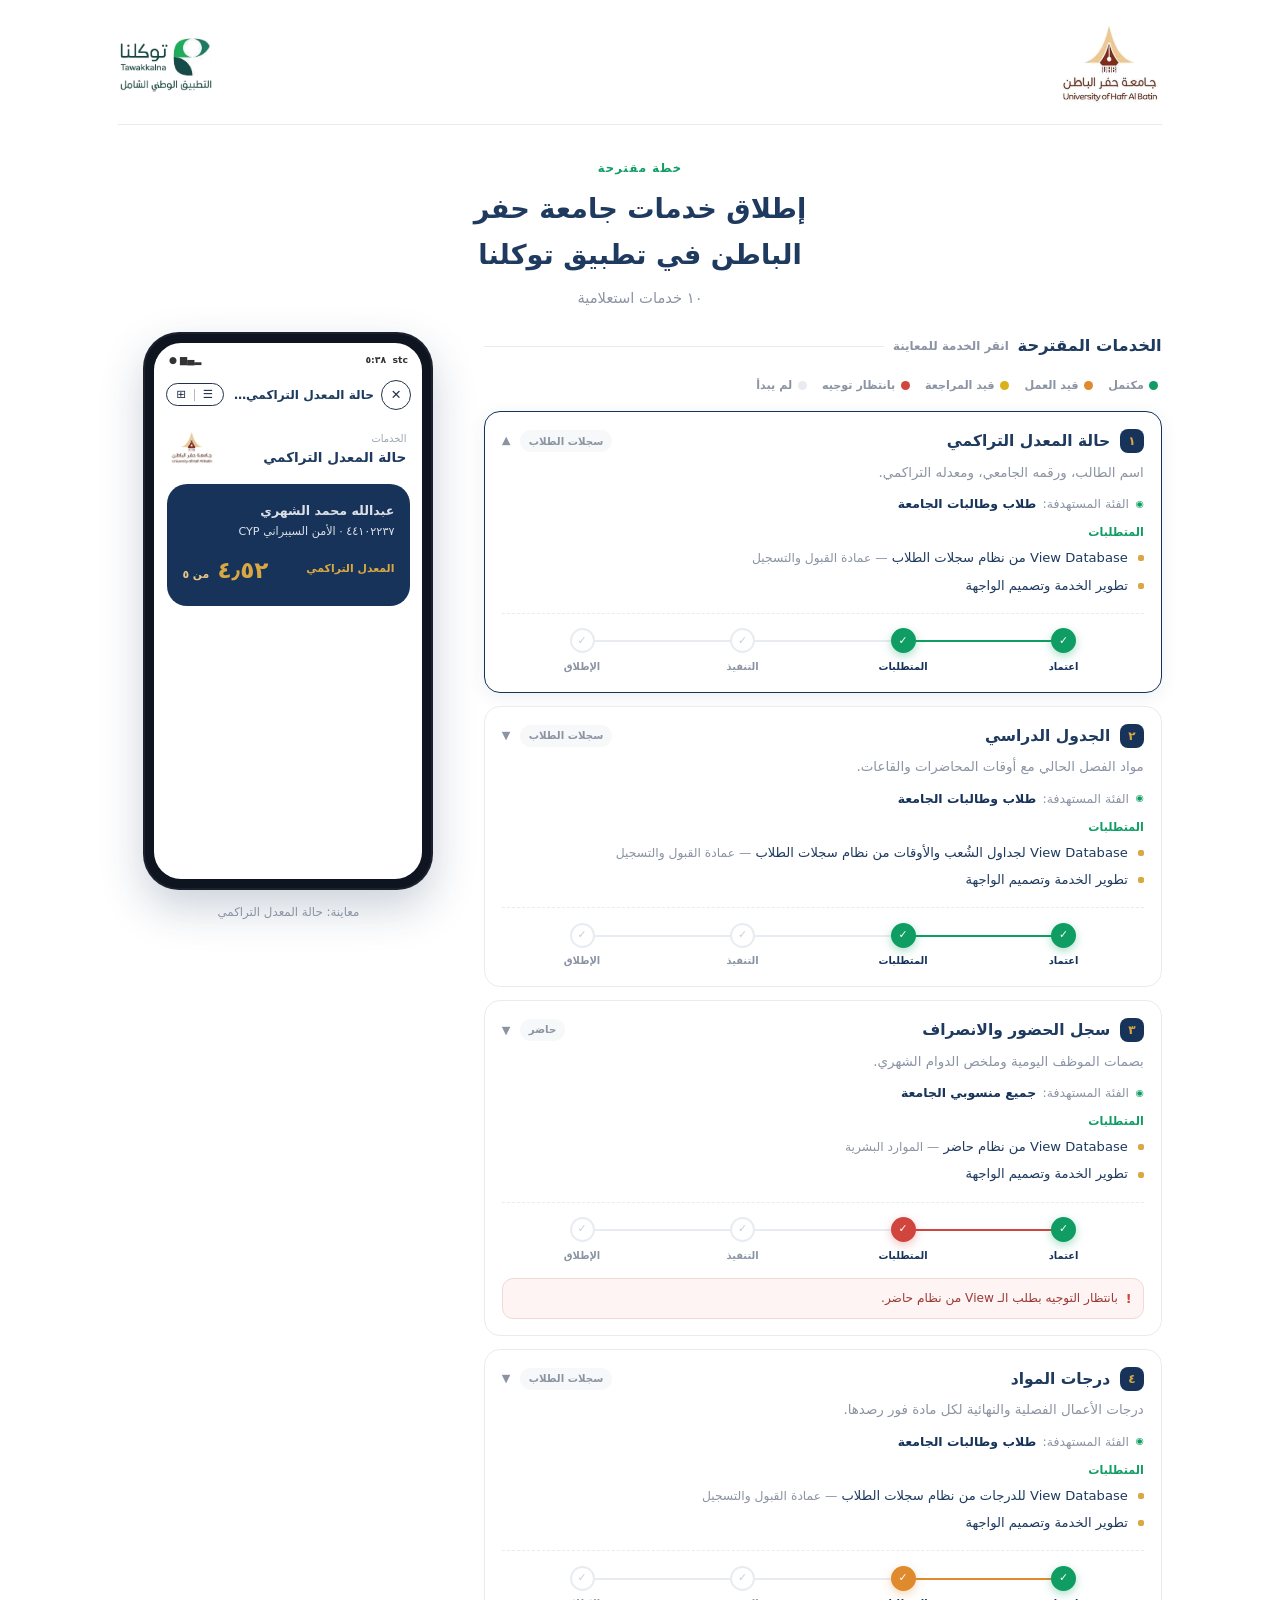
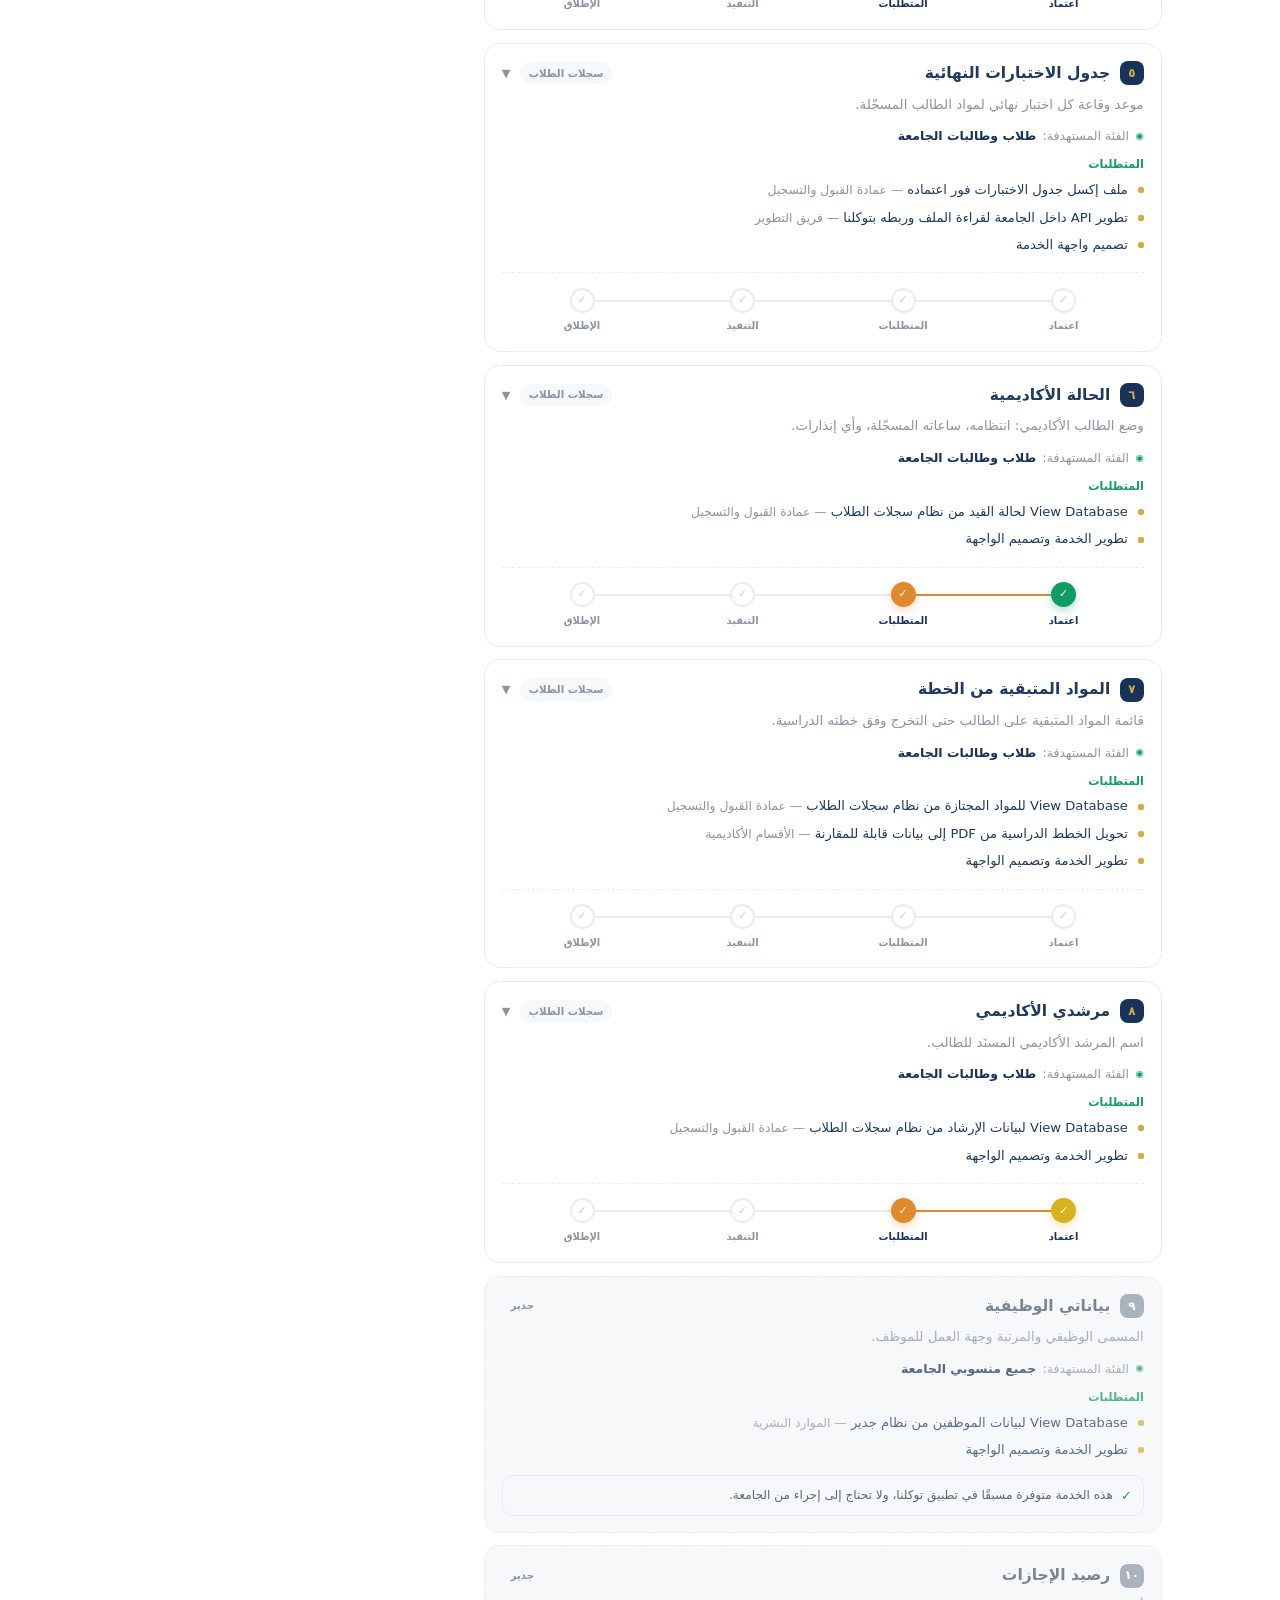
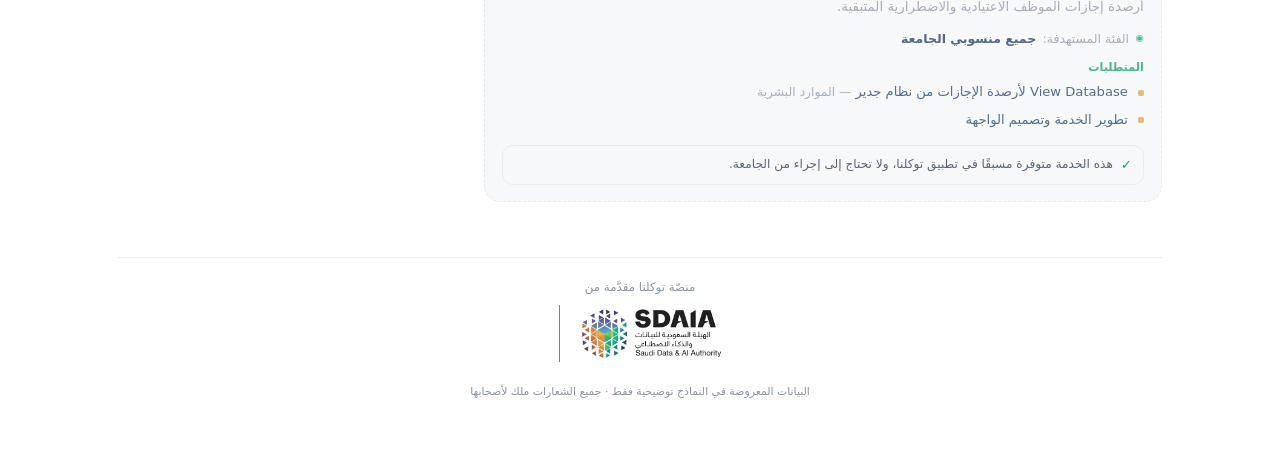
==== commit 09da2720: "Add blocked state and card notices; disable services already live in Tawakkalna Co-Authored-By: Clau" ====
--- a/index.html
+++ b/index.html
@@ -8,7 +8,7 @@
   :root{
     --bg:#ffffff; --ink:#1e3a5f; --navy:#17335a; --gold:#d9a842;
     --muted:#8b94a3; --soft:#f6f8fa; --line:#e8ecf1; --tw:#0f9d63;
-    --orange:#e08a2e; --yellow:#d9b11a;
+    --orange:#e08a2e; --yellow:#d9b11a; --red:#d1453f;
   }
   *{ box-sizing:border-box; }
   html,body{ margin:0; }
@@ -103,10 +103,33 @@
   .stg.wait .dot{ background:var(--yellow); border-color:var(--yellow); color:#fff; box-shadow:0 3px 10px rgba(217,177,26,.35); }
   .stg.wait .lbl{ color:var(--navy); }
 
+  .stg.blocked::before{ background:var(--red); }
+  .stg.blocked .dot{ background:var(--red); border-color:var(--red); color:#fff; box-shadow:0 3px 10px rgba(209,69,63,.32); }
+  .stg.blocked .lbl{ color:var(--navy); }
+
   /* مفتاح الألوان */
   .legend{ display:flex; flex-wrap:wrap; gap:.35rem .95rem; margin:0 .2rem 1rem; }
   .legend span{ display:flex; align-items:center; gap:.35rem; font-size:.7rem; color:var(--muted); font-weight:600; }
   .legend i{ width:9px; height:9px; border-radius:50%; display:block; }
+
+  /* تنويه داخل البطاقة */
+  .note{
+    display:flex; gap:.5rem; align-items:flex-start; margin-top:.85rem;
+    padding:.6rem .7rem; border-radius:11px; font-size:.76rem; line-height:1.6;
+  }
+  .note .ni{ flex:0 0 auto; font-weight:800; font-size:.8rem; line-height:1.5; }
+  .note.warn{ background:#fdf4f3; border:1px solid #f2d8d6; color:#9b3a35; }
+  .note.warn .ni{ color:var(--red); }
+  .note.info{ background:var(--soft); border:1px solid var(--line); color:#5c6774; }
+  .note.info .ni{ color:var(--tw); }
+
+  /* بطاقة معطّلة (خدمة متوفرة مسبقًا) */
+  .svc.off{ background:var(--soft); border-style:dashed; }
+  .svc.off .card-btn{ cursor:default; }
+  .svc.off .num{ background:#aab2bd; color:#fff; }
+  .svc.off h3{ color:#7b8593; }
+  .svc.off .chev{ display:none; }
+  .svc.off .desc, .svc.off .aud-line, .svc.off ul, .svc.off .req-ttl{ opacity:.72; }
 
   /* الانسدال (جوال فقط) */
   .drop{ display:grid; grid-template-rows:0fr; transition:grid-template-rows .35s ease; }
@@ -188,6 +211,7 @@
         <span><i style="background:var(--tw)"></i> مكتمل</span>
         <span><i style="background:var(--orange)"></i> قيد العمل</span>
         <span><i style="background:var(--yellow)"></i> قيد المراجعة</span>
+        <span><i style="background:var(--red)"></i> بانتظار توجيه</span>
         <span><i style="background:var(--line)"></i> لم يبدأ</span>
       </div>
       <div id="list"></div>
@@ -239,6 +263,7 @@
   },
   {
     num:"٣", name:"سجل الحضور والانصراف", sys:"حاضر", aud:"جميع منسوبي الجامعة",
+    note:{ type:"warn", text:"بانتظار التوجيه بطلب الـ View من نظام حاضر." },
     desc:"بصمات الموظف اليومية وملخص الدوام الشهري.",
     reqs:[
       ["View Database من نظام حاضر","الموارد البشرية"],
@@ -327,6 +352,7 @@
   },
   {
     num:"٩", name:"بياناتي الوظيفية", sys:"جدير", aud:"جميع منسوبي الجامعة",
+    off:true, note:{ type:"info", text:"هذه الخدمة متوفرة مسبقًا في تطبيق توكلنا، ولا تحتاج إلى إجراء من الجامعة." },
     desc:"المسمى الوظيفي والمرتبة وجهة العمل للموظف.",
     reqs:[
       ["View Database لبيانات الموظفين من نظام جدير","الموارد البشرية"],
@@ -342,6 +368,7 @@
   },
   {
     num:"١٠", name:"رصيد الإجازات", sys:"جدير", aud:"جميع منسوبي الجامعة",
+    off:true, note:{ type:"info", text:"هذه الخدمة متوفرة مسبقًا في تطبيق توكلنا، ولا تحتاج إلى إجراء من الجامعة." },
     desc:"أرصدة إجازات الموظف الاعتيادية والاضطرارية المتبقية.",
     reqs:[
       ["View Database لأرصدة الإجازات من نظام جدير","الموارد البشرية"],
@@ -383,10 +410,11 @@
 /* مراحل كل خدمة — prog: عدد المراحل المكتملة (0 = كلها معلّقة) */
 const STAGES = ["اعتماد", "المتطلبات", "التنفيذ", "الإطلاق"];
 /* حالة كل مرحلة لكل خدمة — بالترتيب: اعتماد، المتطلبات، التنفيذ، الإطلاق
-   "done" أخضر (مكتمل) · "partial" برتقالي (قيد العمل) · "wait" أصفر (قيد المراجعة) · "" رمادي */
+   "done" أخضر · "partial" برتقالي · "wait" أصفر · "blocked" أحمر · "" رمادي */
 const PROGRESS = {
   0: ["done", "done"],          /* حالة المعدل التراكمي */
   1: ["done", "done"],          /* الجدول الدراسي */
+  2: ["done", "blocked"],       /* سجل الحضور والانصراف */
   3: ["done", "partial"],       /* درجات المواد */
   5: ["done", "partial"],       /* الحالة الأكاديمية */
   7: ["wait", "partial"]        /* مرشدي الأكاديمي */
@@ -400,10 +428,13 @@
   const prog = PROGRESS[i] || [];
   const stages = STAGES.map((t, k) =>
     `<div class="stg ${prog[k] || ""}"><span class="dot">✓</span><span class="lbl">${t}</span></div>`).join("");
+  const note = s.note
+    ? `<div class="note ${s.note.type}"><span class="ni">${s.note.type === "warn" ? "!" : "✓"}</span><div>${s.note.text}</div></div>`
+    : "";
   const el = document.createElement("div");
-  el.className = "svc"; el.id = "svc-" + i;
+  el.className = "svc" + (s.off ? " off" : ""); el.id = "svc-" + i;
   el.innerHTML = `
-    <button class="card-btn" aria-expanded="false" aria-controls="drop-${i}">
+    <button class="card-btn" aria-expanded="false" aria-controls="drop-${i}" ${s.off ? "disabled" : ""}>
       <div class="head">
         <span class="num">${s.num}</span><h3>${s.name}</h3>
         <span class="sys">${s.sys}</span><span class="chev">▼</span>
@@ -412,10 +443,11 @@
       <div class="aud-line">الفئة المستهدفة: <b>${s.aud}</b></div>
       <div class="req-ttl">المتطلبات</div>
       <ul>${reqs}</ul>
-      <div class="stages" aria-label="مراحل الخدمة">${stages}</div>
+      ${s.off ? "" : `<div class="stages" aria-label="مراحل الخدمة">${stages}</div>`}
+      ${note}
     </button>
     <div class="drop" id="drop-${i}"><div><div class="phone-slot"></div></div></div>`;
-  el.querySelector(".card-btn").addEventListener("click", () => select(i));
+  if (!s.off) el.querySelector(".card-btn").addEventListener("click", () => select(i));
   list.appendChild(el);
 });
 
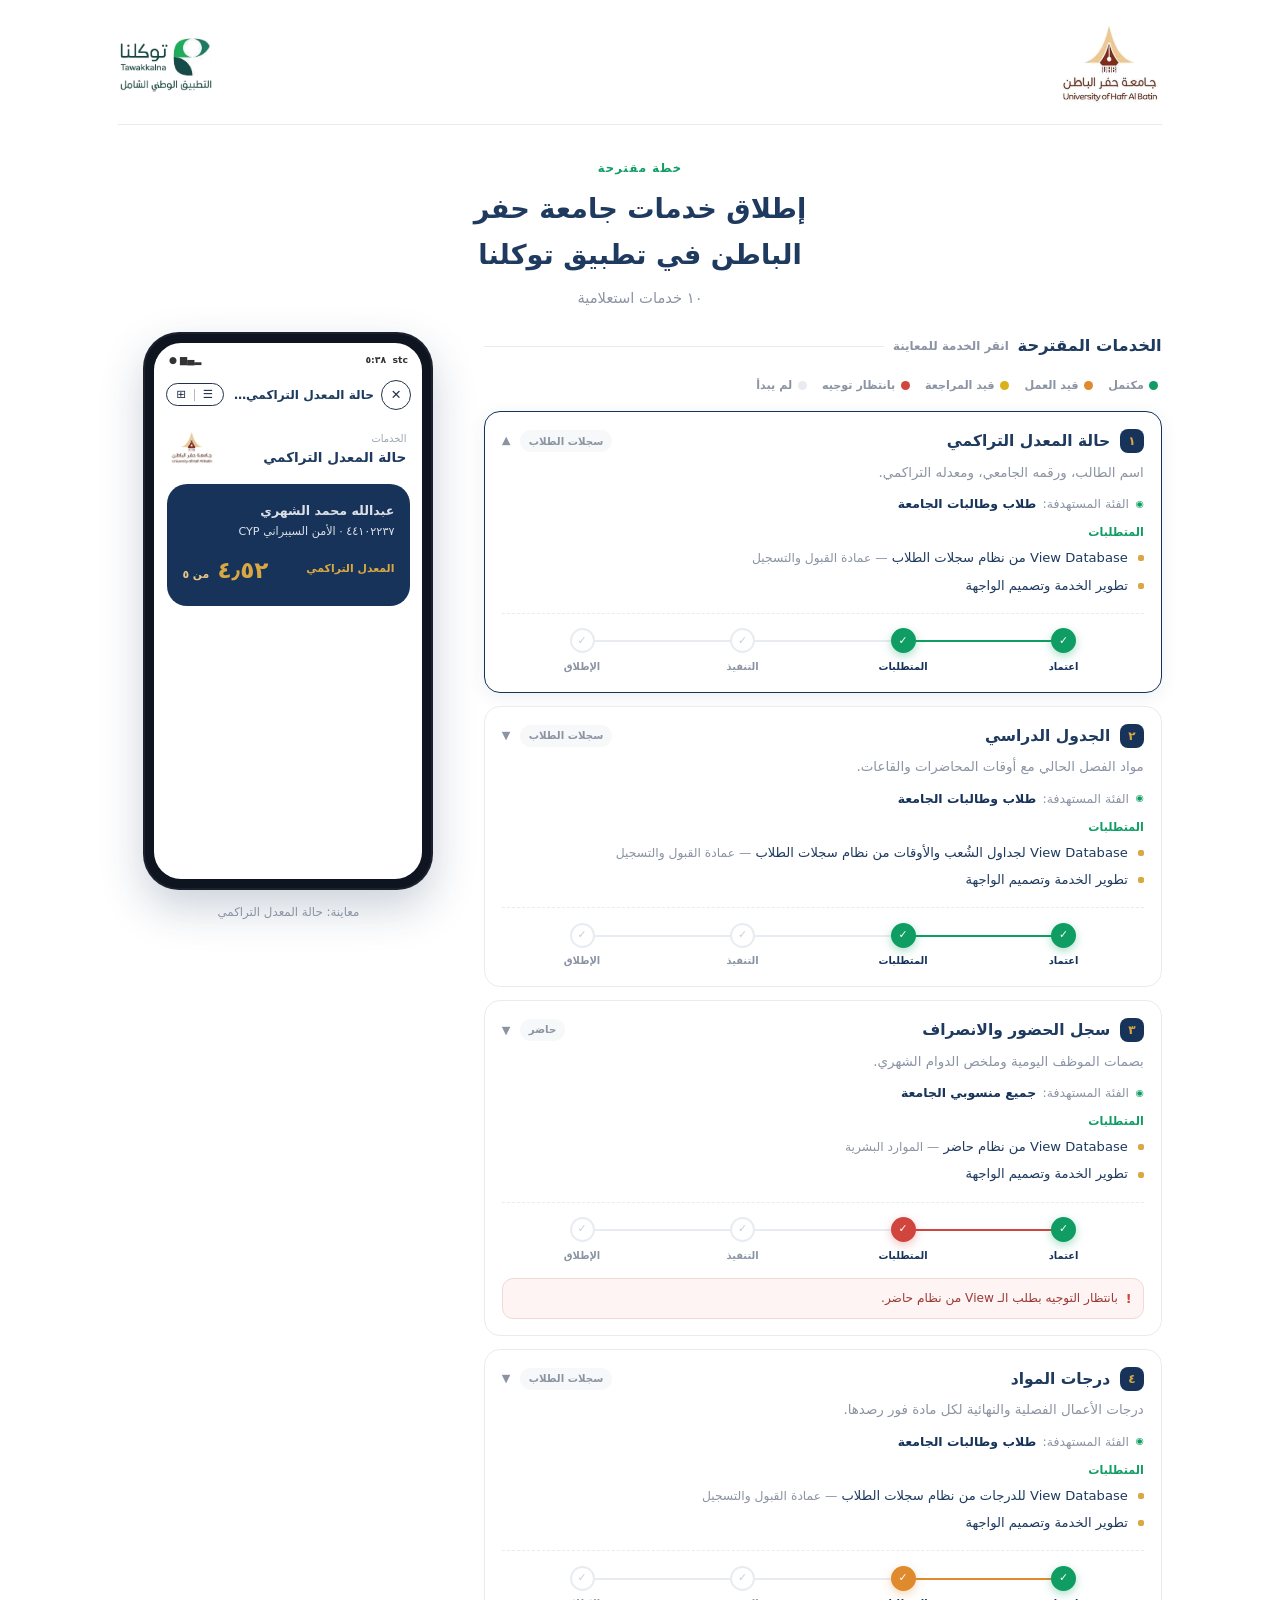
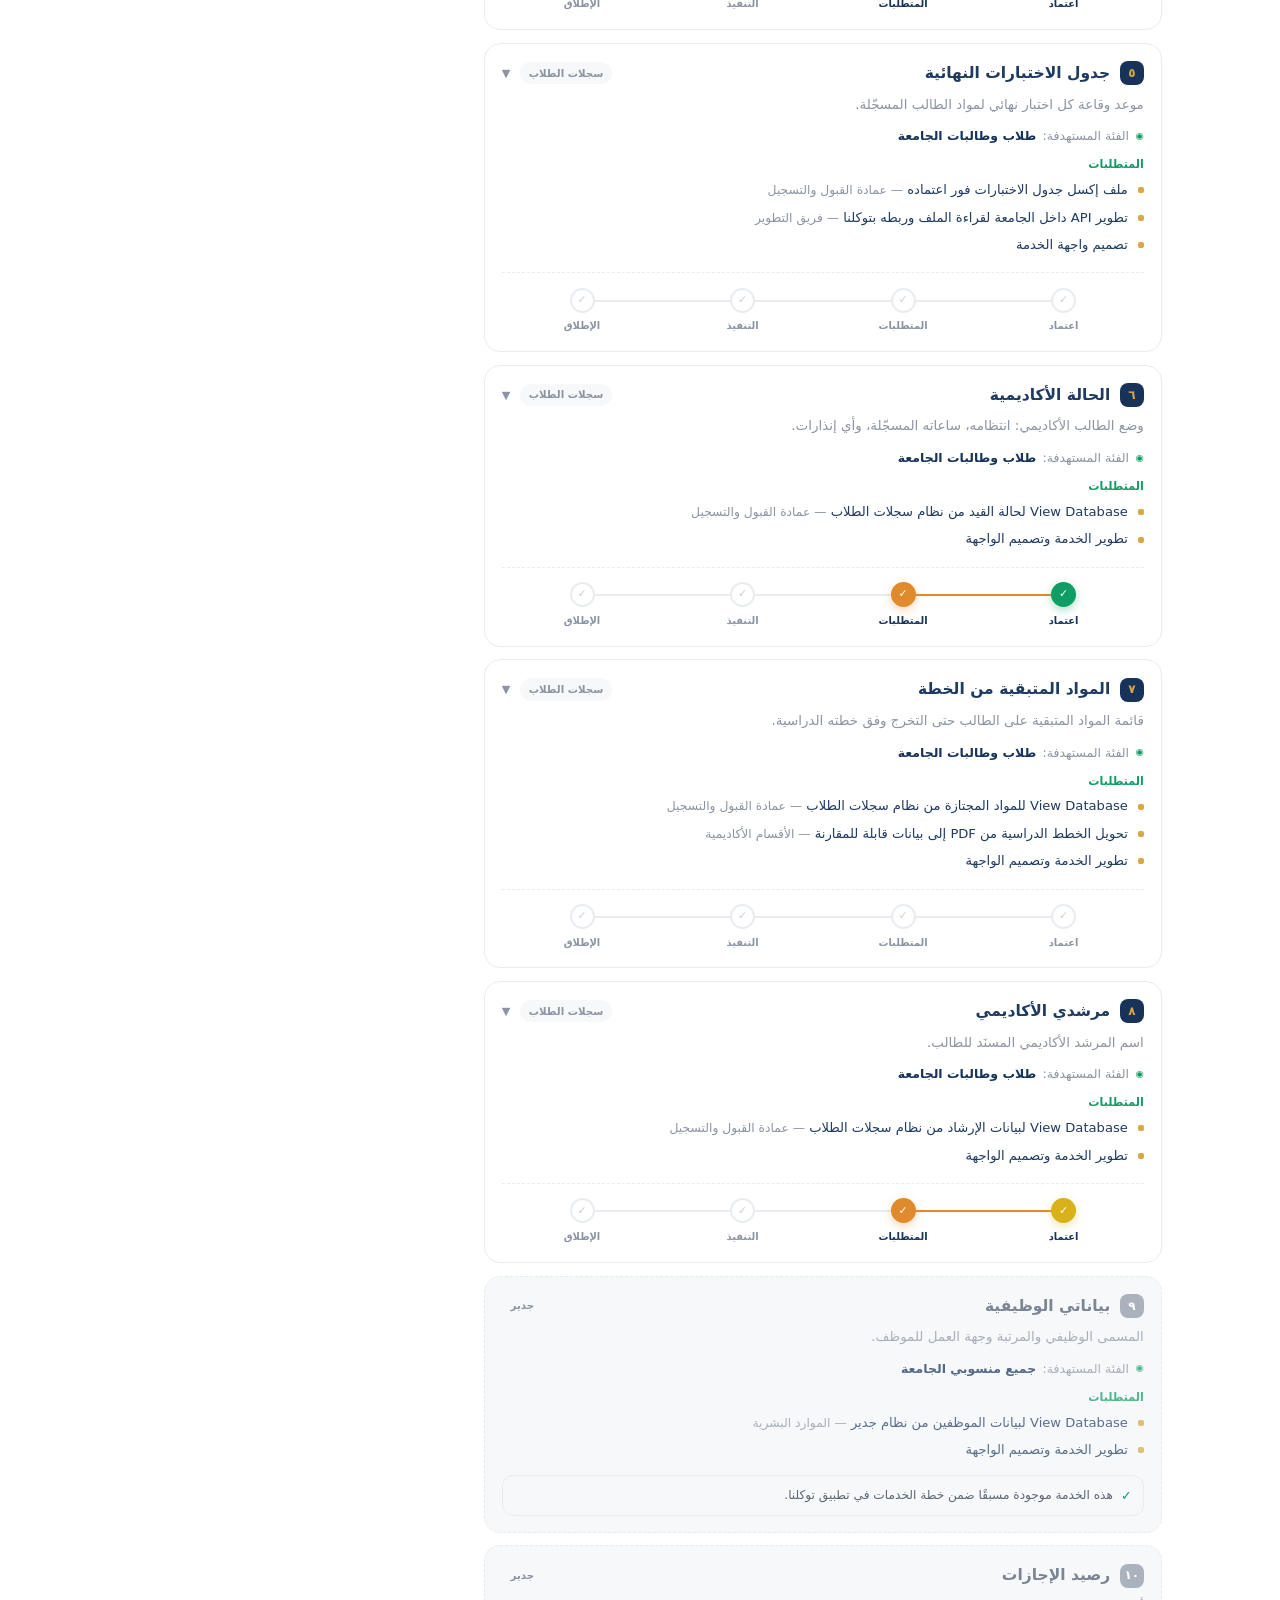
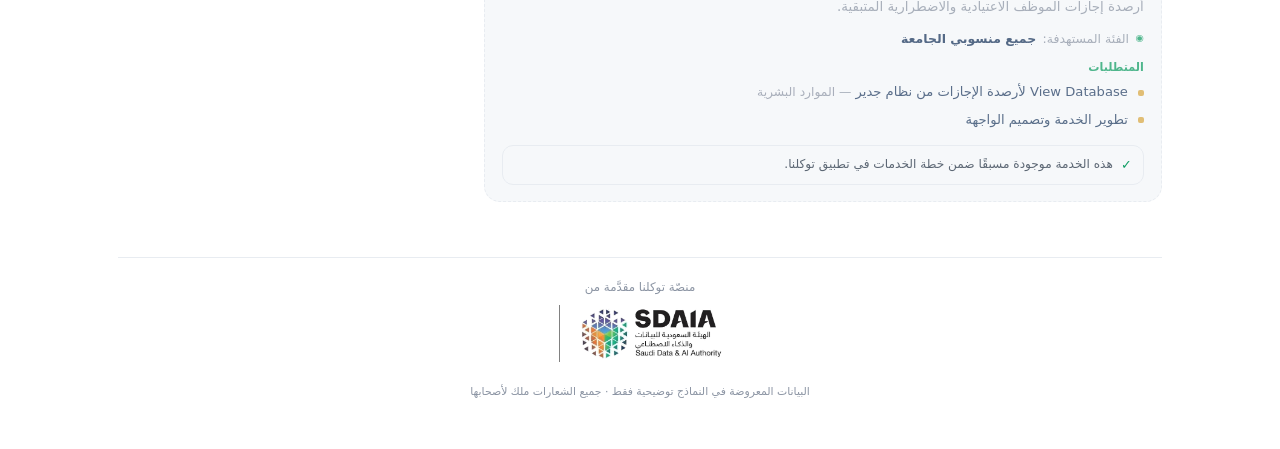
==== commit 187b3997: "Reword notice to reference existing Tawakkalna services plan Co-Authored-By: Claude Opus 4.8 <norepl" ====
--- a/index.html
+++ b/index.html
@@ -352,7 +352,7 @@
   },
   {
     num:"٩", name:"بياناتي الوظيفية", sys:"جدير", aud:"جميع منسوبي الجامعة",
-    off:true, note:{ type:"info", text:"هذه الخدمة متوفرة مسبقًا في تطبيق توكلنا، ولا تحتاج إلى إجراء من الجامعة." },
+    off:true, note:{ type:"info", text:"هذه الخدمة موجودة مسبقًا ضمن خطة الخدمات في تطبيق توكلنا." },
     desc:"المسمى الوظيفي والمرتبة وجهة العمل للموظف.",
     reqs:[
       ["View Database لبيانات الموظفين من نظام جدير","الموارد البشرية"],
@@ -368,7 +368,7 @@
   },
   {
     num:"١٠", name:"رصيد الإجازات", sys:"جدير", aud:"جميع منسوبي الجامعة",
-    off:true, note:{ type:"info", text:"هذه الخدمة متوفرة مسبقًا في تطبيق توكلنا، ولا تحتاج إلى إجراء من الجامعة." },
+    off:true, note:{ type:"info", text:"هذه الخدمة موجودة مسبقًا ضمن خطة الخدمات في تطبيق توكلنا." },
     desc:"أرصدة إجازات الموظف الاعتيادية والاضطرارية المتبقية.",
     reqs:[
       ["View Database لأرصدة الإجازات من نظام جدير","الموارد البشرية"],
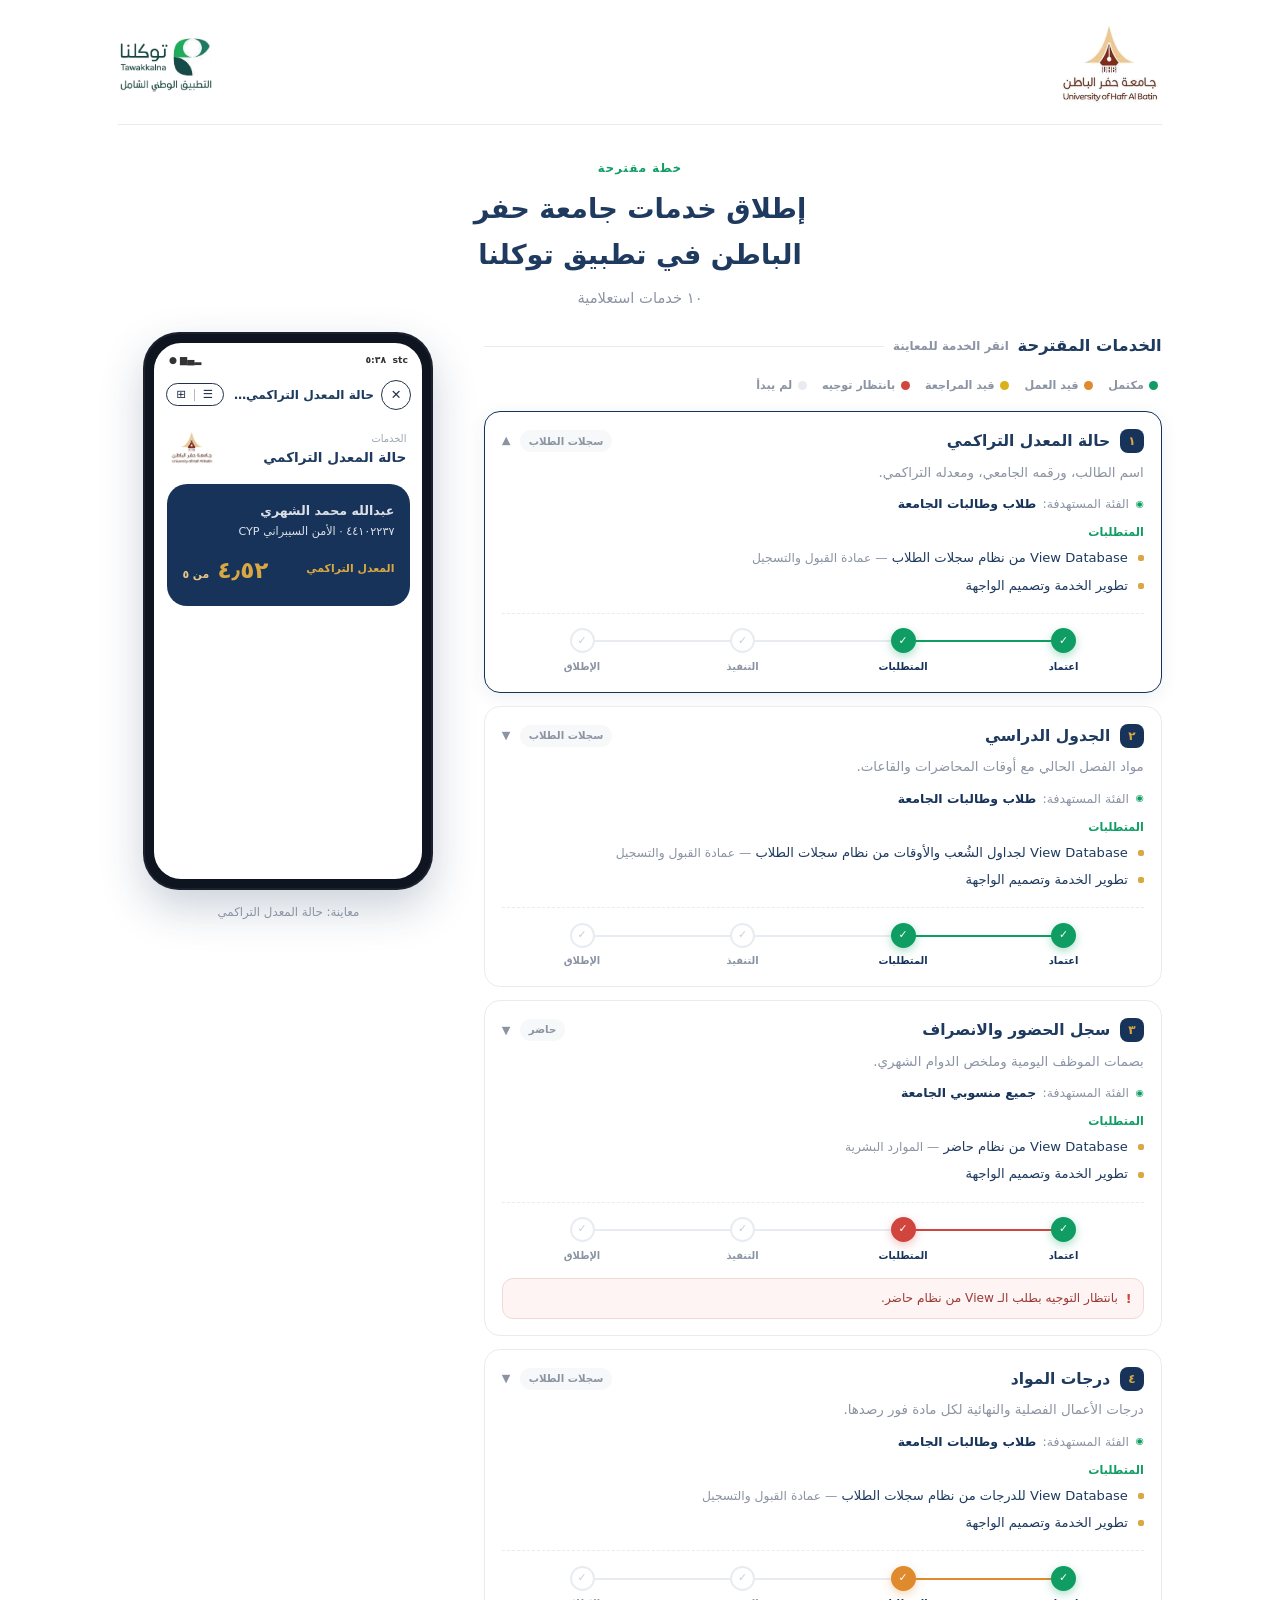
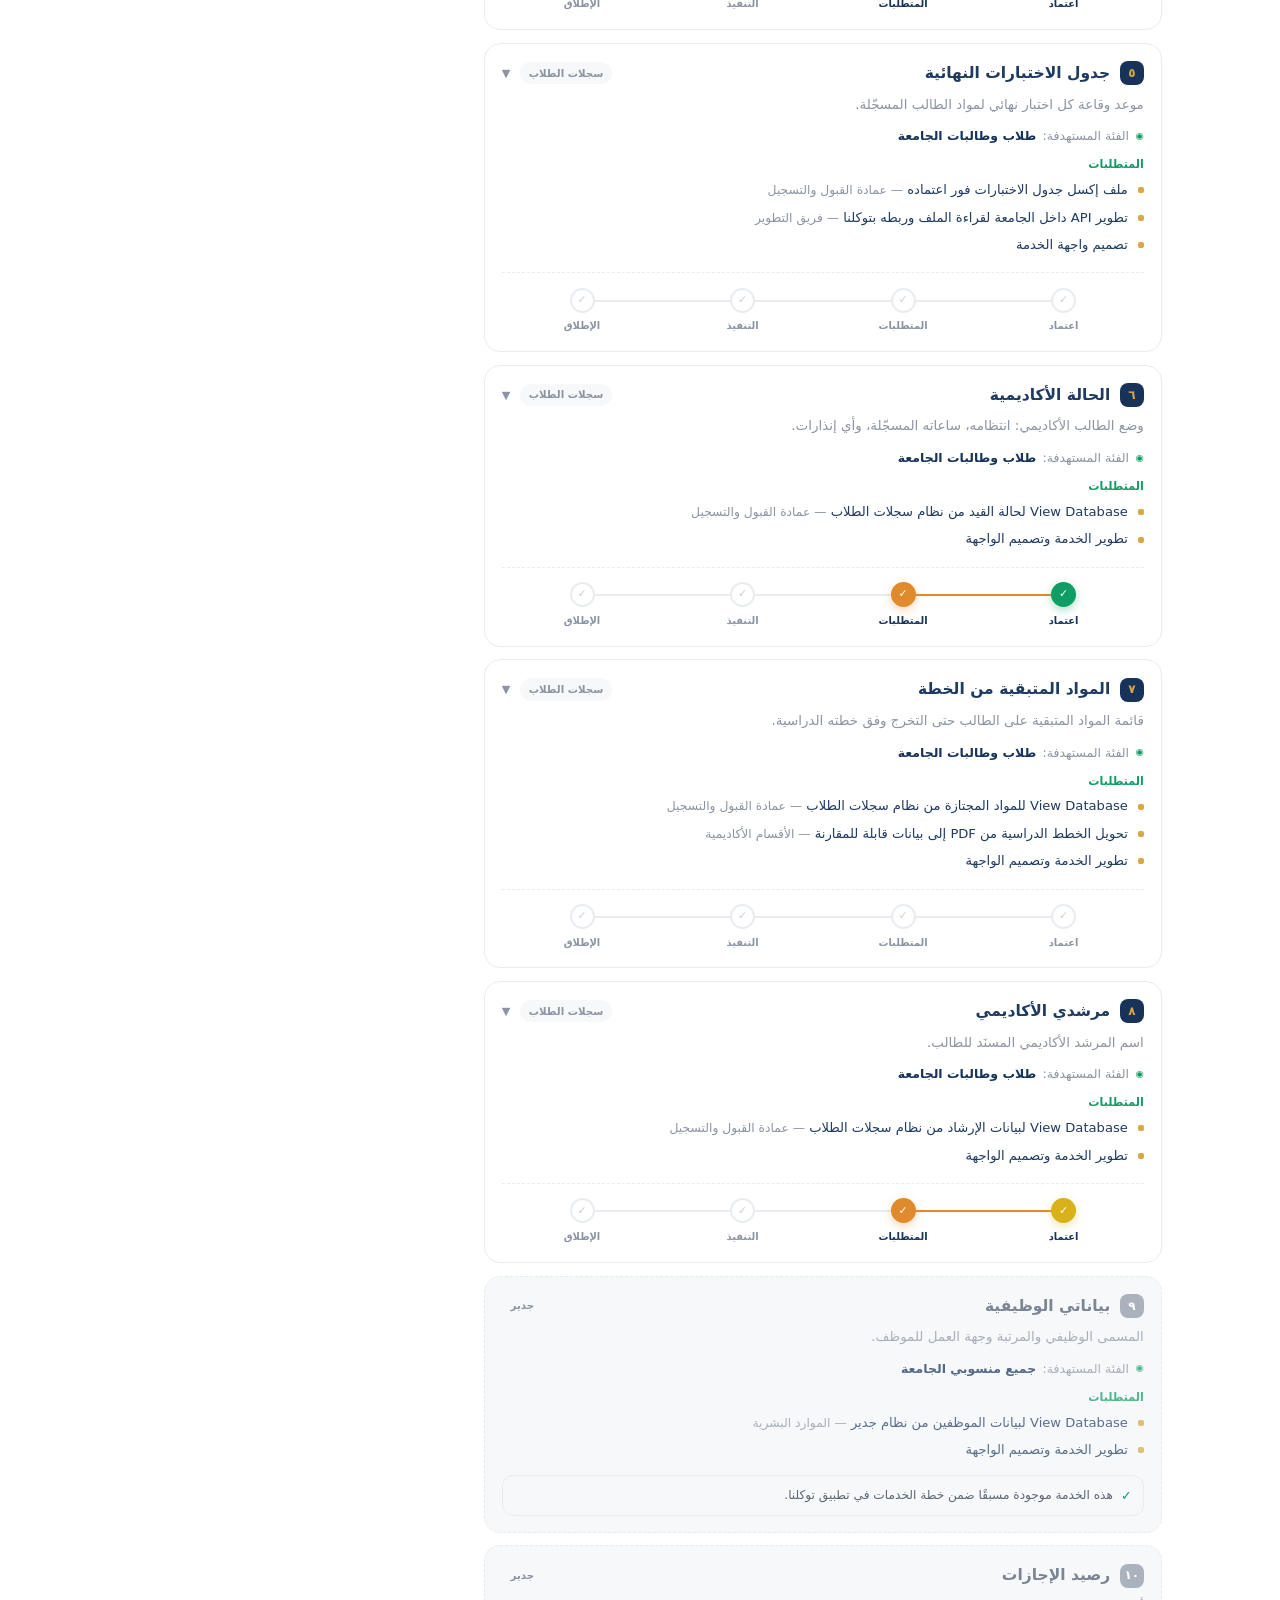
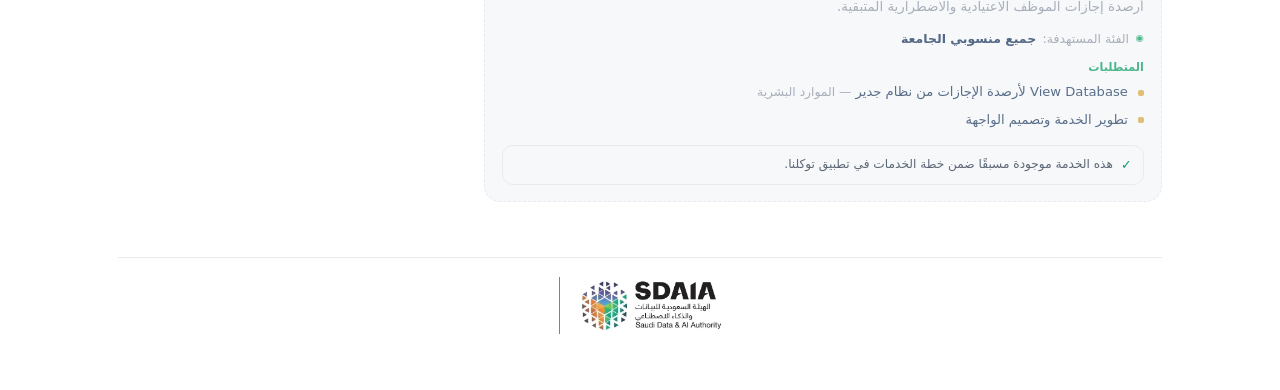
==== commit 7d02e789: "Keep only SDAIA logo in footer Co-Authored-By: Claude Opus 4.8 <noreply@anthropic.com> Claude-Sessio" ====
--- a/index.html
+++ b/index.html
@@ -224,9 +224,7 @@
   </div>
 
   <div class="foot">
-    <div class="lbl">منصّة توكلنا مقدَّمة من</div>
     <img src="[data-uri]" alt="سدايا — الهيئة السعودية للبيانات والذكاء الاصطناعي" />
-    <div class="fine">البيانات المعروضة في النماذج توضيحية فقط · جميع الشعارات ملك لأصحابها</div>
   </div>
 
 </div>
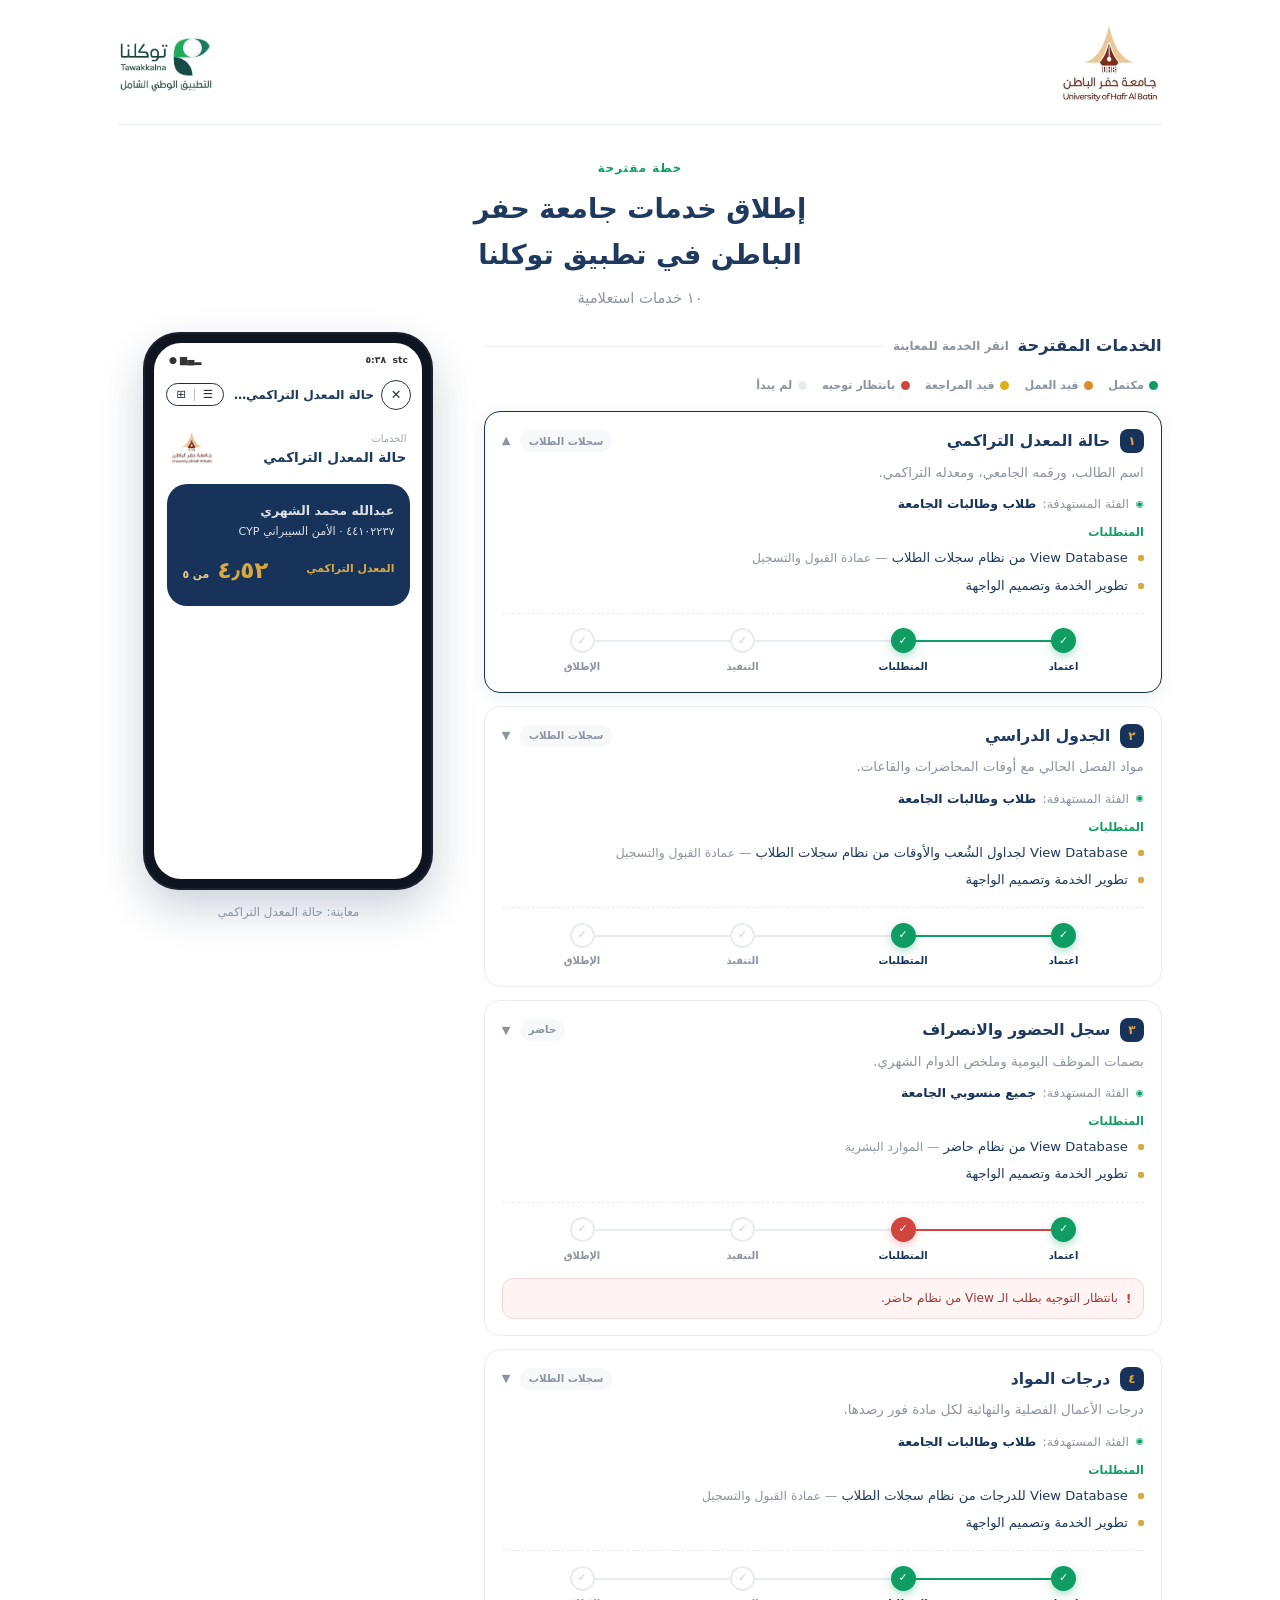
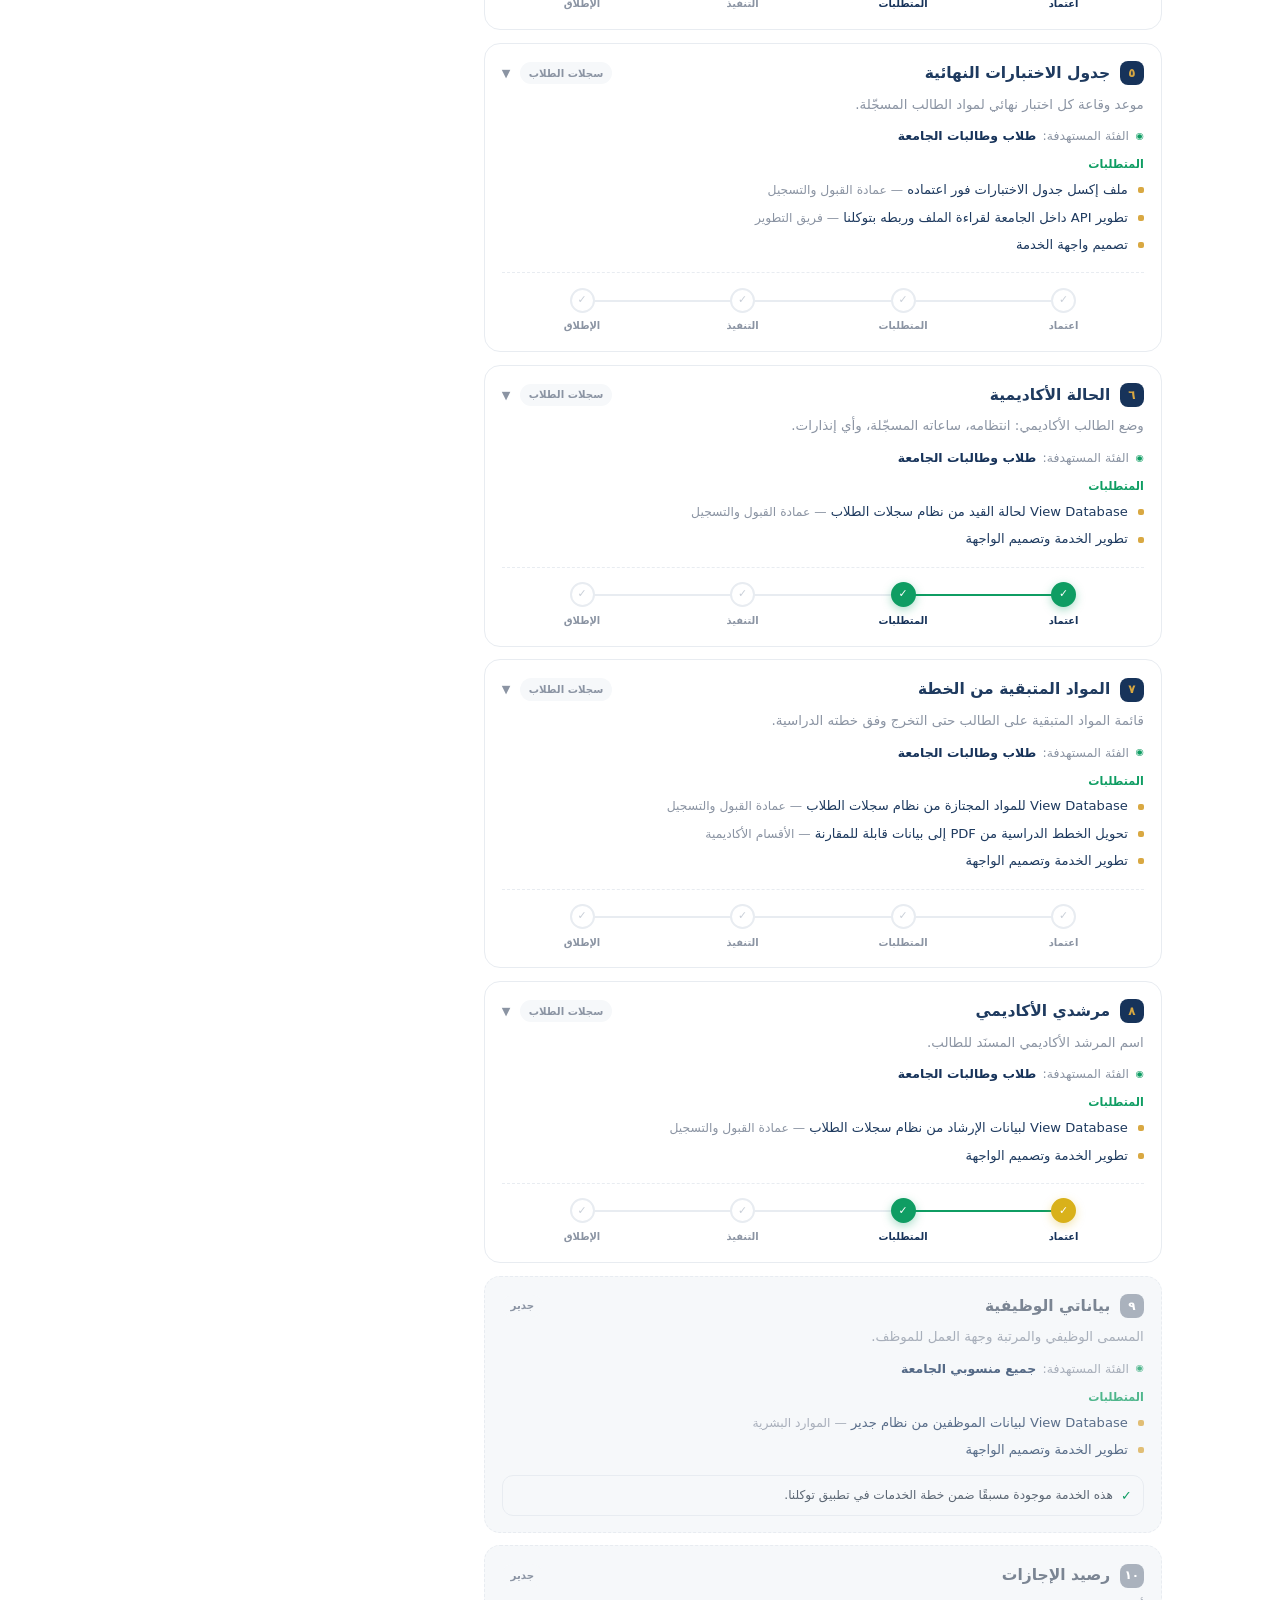
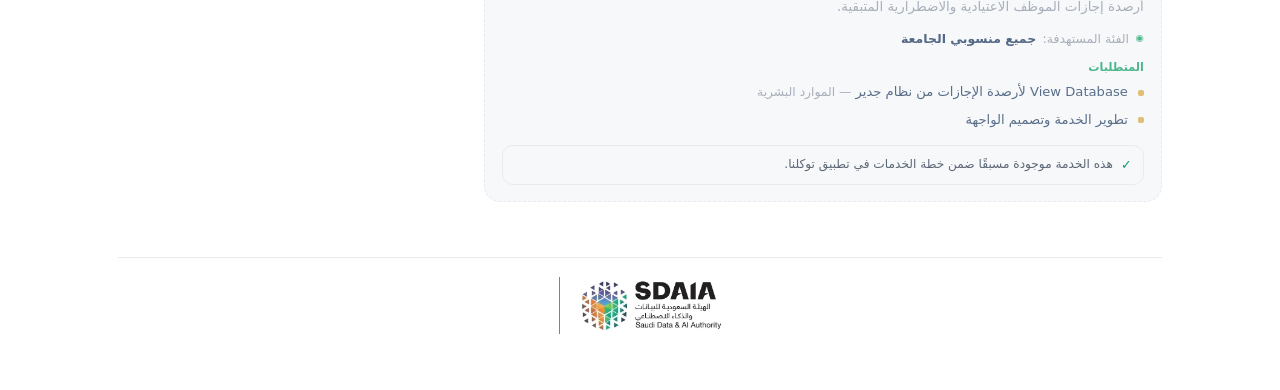
==== commit 49dee3be: "Mark requirements secured for grades, academic status, and advisor services Co-Authored-By: Claude O" ====
--- a/index.html
+++ b/index.html
@@ -413,9 +413,9 @@
   0: ["done", "done"],          /* حالة المعدل التراكمي */
   1: ["done", "done"],          /* الجدول الدراسي */
   2: ["done", "blocked"],       /* سجل الحضور والانصراف */
-  3: ["done", "partial"],       /* درجات المواد */
-  5: ["done", "partial"],       /* الحالة الأكاديمية */
-  7: ["wait", "partial"]        /* مرشدي الأكاديمي */
+  3: ["done", "done"],          /* درجات المواد */
+  5: ["done", "done"],          /* الحالة الأكاديمية */
+  7: ["wait", "done"]           /* مرشدي الأكاديمي */
 };
 
 /* بناء القائمة */
